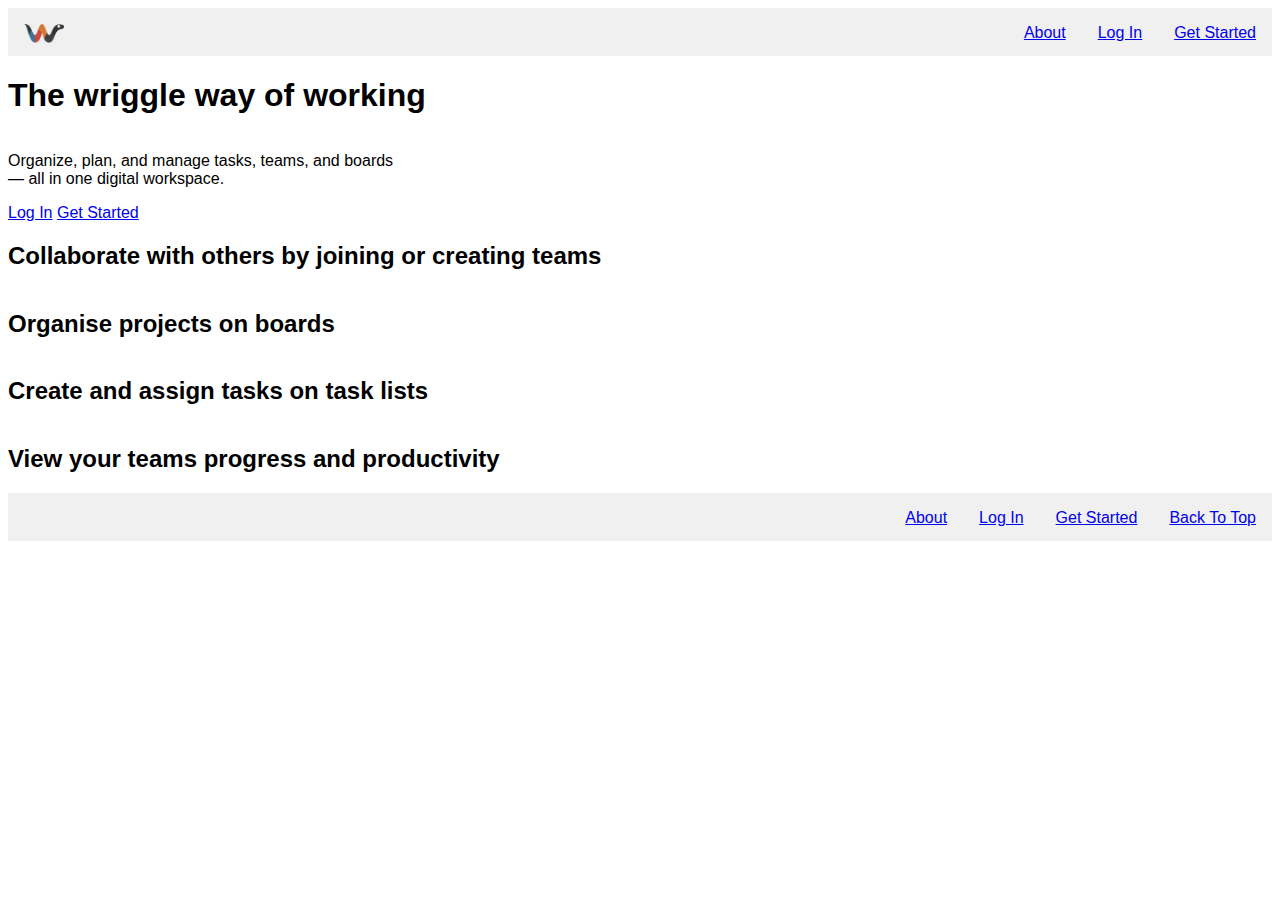
==== index.html @ b43bd8d7 "Added hmtl and css to site" ====
<!DOCTYPE html>
<html lang="en">
<head>
    <meta charset="UTF-8">
    <meta name="viewport" content="width=device-width, initial-scale=1.0">
    <meta name="description" content="Wriggle Productivity Tool">
    <title>Wriggle</title>
    <link rel="stylesheet" href="css/styles.css">
</head>
<body>
    <header>
        <nav>
            <img class="nav" width="40rem" src="images/wriggle-logo.png" alt="The Wriggle app logo">
            <a class="nav header anchor" href="#sign-up">Get Started</a>
            <a class="nav header anchor" href="#log-in">Log In</a>
            <a class="nav header anchor" href="about.html">About</a>
        </nav>
    </header>

    <main>
        <h1 id="top">The <strong>wriggle</strong> way of working</h1>
        
        <section class="opening">
            <p>Organize, plan, and manage tasks, teams, and boards <br>
                — all in one digital workspace.</p>
            <a href="#log-in">Log In</a>
            <a href="#sign-up">Get Started</a>
        </section>
    
        <section class="teams">
            <h2 class="left">Collaborate with others  by joining or creating teams</h2>
        </section>
    
        <section class="boards">
            <h2 class="right">Organise projects on boards</h2>
        </section>
    
        <section class="tasks">
            <h2 class="left">Create and assign tasks on task lists</h2>
        </section>
    
        <section class="dashboard">
            <h2 class="right">View your teams progress and productivity</h2>
        </section>
    </main>

    <footer>
        <nav>
            <a class="nav footer anchor" href="#top">Back To Top</a>
            <a class="nav footer anchor" href="#sign-up">Get Started</a>
            <a class="nav footer anchor" href="#log-in">Log In</a>
            <a class="nav footer anchor" href="about.html">About</a>
        </nav>
    </footer>
</body>
</html>
---- css/styles.css ----
/* *{
    margin: 0%;
} */

html {
    font-family: 'canva sans', arial, monospace;
}

nav {
    background-color: #f0f0f0;
    height: 3rem;
}

.nav {
    font-size: 1em;
    margin: 1rem;
    position: relative;
}

.anchor {
    float: right;
}

main{
    display: flex;
    flex-direction: column;
    /* align-items: center; */
    /* margin: 0 auto; */
}
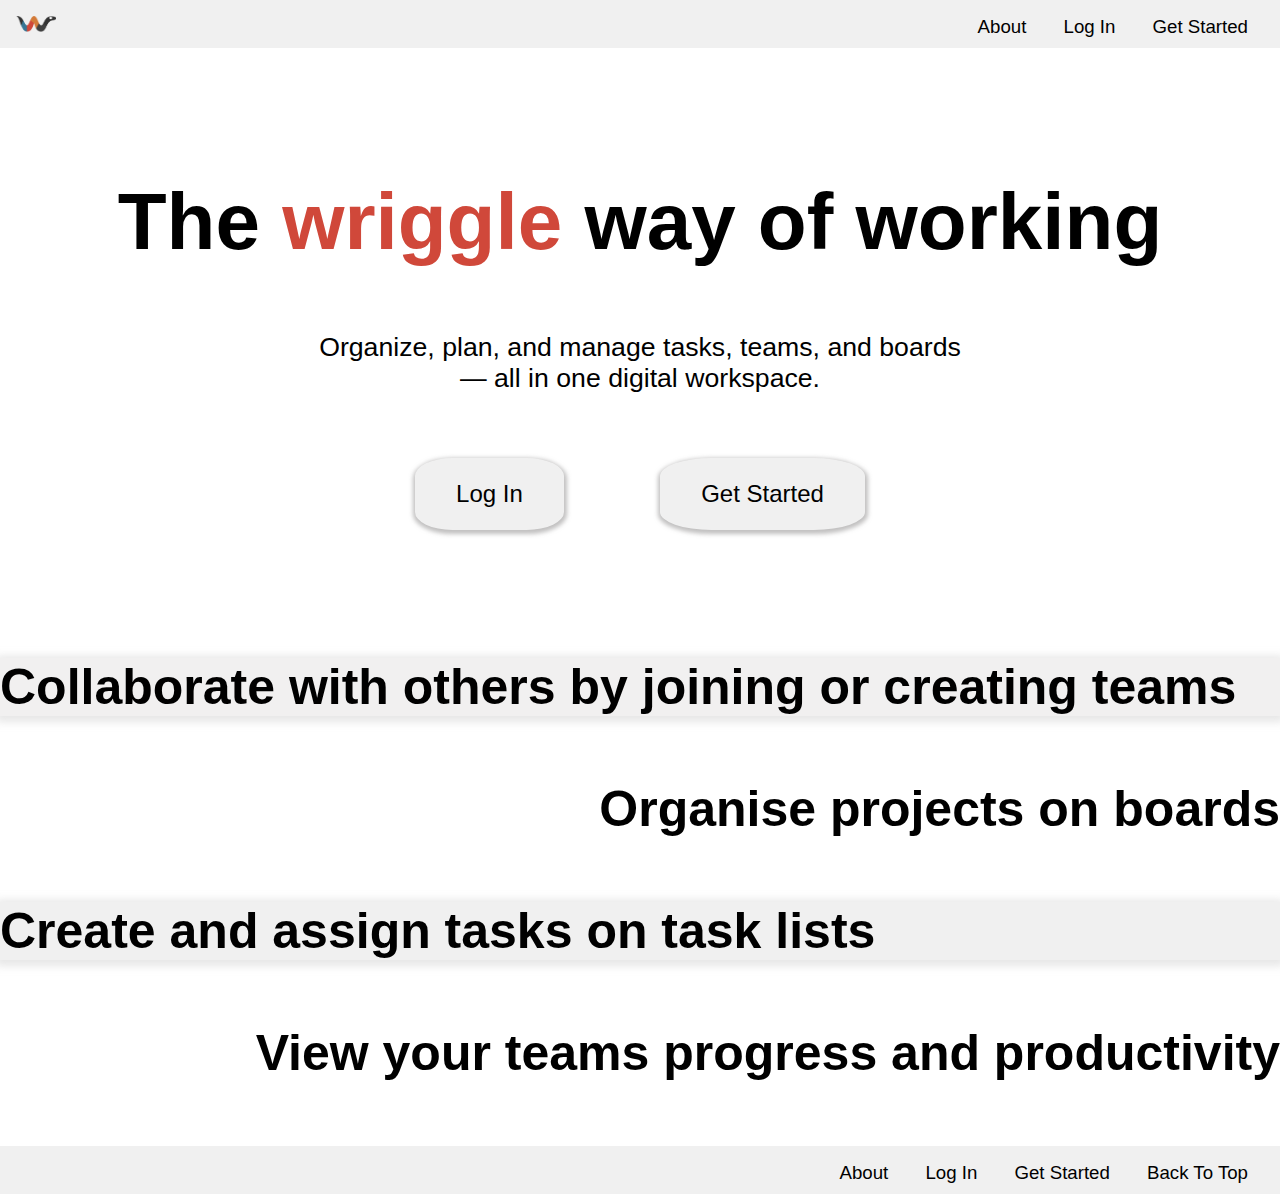
==== commit 8ec5978e: "Updated code" ====
--- a/index.html
+++ b/index.html
@@ -10,46 +10,51 @@
 <body>
     <header>
         <nav>
-            <img class="nav" width="40rem" src="images/wriggle-logo.png" alt="The Wriggle app logo">
-            <a class="nav header anchor" href="#sign-up">Get Started</a>
-            <a class="nav header anchor" href="#log-in">Log In</a>
-            <a class="nav header anchor" href="about.html">About</a>
-        </nav>
+            <img class="nav image" width="40rem" src="images/wriggle-logo.png" alt="The Wriggle app logo">
+            <section class="nav anchors">
+                <a class="nav header anchor" href="about.html">About</a>
+                <a class="nav header anchor" href="#log-in">Log In</a>
+                <a class="nav header anchor" href="#sign-up">Get Started</a>
+            </section>
+        </nav>  
     </header>
-
     <main>
         <h1 id="top">The <strong>wriggle</strong> way of working</h1>
         
         <section class="opening">
-            <p>Organize, plan, and manage tasks, teams, and boards <br>
-                — all in one digital workspace.</p>
-            <a href="#log-in">Log In</a>
-            <a href="#sign-up">Get Started</a>
+            <p>Organize, plan, and manage tasks, teams, and boards</p>
+            <p>— all in one digital workspace.</p>
+            <section class="main anchors">
+                <a class="anchor-border" href="#log-in">Log In</a>
+                <a class="anchor-border" href="#sign-up">Get Started</a>
+            </section>
         </section>
     
         <section class="teams">
-            <h2 class="left">Collaborate with others  by joining or creating teams</h2>
+            <h2>Collaborate with others  by joining or creating teams</h2>
         </section>
     
         <section class="boards">
-            <h2 class="right">Organise projects on boards</h2>
+            <h2>Organise projects on boards</h2>
         </section>
     
         <section class="tasks">
-            <h2 class="left">Create and assign tasks on task lists</h2>
+            <h2>Create and assign tasks on task lists</h2>
         </section>
     
         <section class="dashboard">
-            <h2 class="right">View your teams progress and productivity</h2>
+            <h2>View your teams progress and productivity</h2>
         </section>
     </main>
 
     <footer>
         <nav>
-            <a class="nav footer anchor" href="#top">Back To Top</a>
-            <a class="nav footer anchor" href="#sign-up">Get Started</a>
-            <a class="nav footer anchor" href="#log-in">Log In</a>
-            <a class="nav footer anchor" href="about.html">About</a>
+            <section class="nav anchors">
+                <a class="nav footer anchor" href="about.html">About</a>
+                <a class="nav footer anchor" href="#log-in">Log In</a>
+                <a class="nav footer anchor" href="#sign-up">Get Started</a>
+                <a class="nav footer anchor" href="#top">Back To Top</a>
+            </section>
         </nav>
     </footer>
 </body>
--- a/css/styles.css
+++ b/css/styles.css
@@ -1,32 +1,113 @@
-/* *{
+*{
     margin: 0%;
-} */
+}
 
 html {
     font-family: 'canva sans', arial, monospace;
 }
 
-nav {
+header nav {
     background-color: #f0f0f0;
     height: 3rem;
+    display: flex;
+    justify-content: space-between;
 }
 
 .nav {
-    font-size: 1em;
+    font-size: 14pt;
     margin: 1rem;
-    position: relative;
 }
 
-.anchor {
-    float: right;
+a {
+    color: black;
+    text-decoration: none;
 }
+
+
+footer nav {
+    background-color: #f0f0f0;
+    height: 3rem;
+    display: flex;
+    justify-content: end;
+}
+
 
 main{
     display: flex;
     flex-direction: column;
-    /* align-items: center; */
-    /* margin: 0 auto; */
+}
+
+.right{
+    margin-left: 20rem;
+}
+
+h1 {
+    font-size: 60pt;
+    margin: 8rem auto 0rem;
+    font-stretch: expanded;
+}
+
+strong {
+    color: #d0483a;
+    /* background-color: -webkit-linear-gradient(left, red, blue -webkit-calc(var(--cwidth)), orange -webkit-calc(var(--cwidth) * 2), green -webkit-calc(var(--cwidth) * 3), rgb(0,255,255));  */
+}
+
+section {
+    margin: 4rem auto;
+}
+
+section.opening {
+    font-size: 20pt;
+    margin: 4rem auto;
+    text-align: center;
+}
+
+section.main.anchors {
+    display: flex;
+    margin: 4rem auto;
+    justify-content: space-evenly;
+}
+
+.anchor-border {
+    font-size: 18pt;
+    border-style: solid;
+    border-color: #f0f0f0;
+    border-radius: 25%;
+    padding: 3% 6%;
+
+    background-color: #f0f0f0;
+    box-shadow: 0.5px 2px 4px 2px #a7a6a6b4;
 }
 
 
+section.teams {
+    background-color: #f1f0f0;
+    margin: 0rem 0rem 4rem 0rem;
+    font-size: 25pt;
+    text-align: left;
 
+    box-shadow: 0px 2px 8px 4px #ddddddb4;
+}
+
+
+section.boards {
+    margin: 0rem 0rem 4rem 2rem;
+    font-size: 25pt;
+    text-align: right;
+}
+
+
+section.tasks {
+    background-color: #f0f0f0;
+    margin: 0rem 0rem 4rem 0rem;
+    font-size: 25pt;
+    text-align: left;
+    box-shadow: 0px 2px 8px 4px #ddddddb4;
+}
+
+
+section.dashboard {
+    font-size: 25pt;
+    margin: 0rem 0rem 4rem 2rem;
+    text-align: right;
+}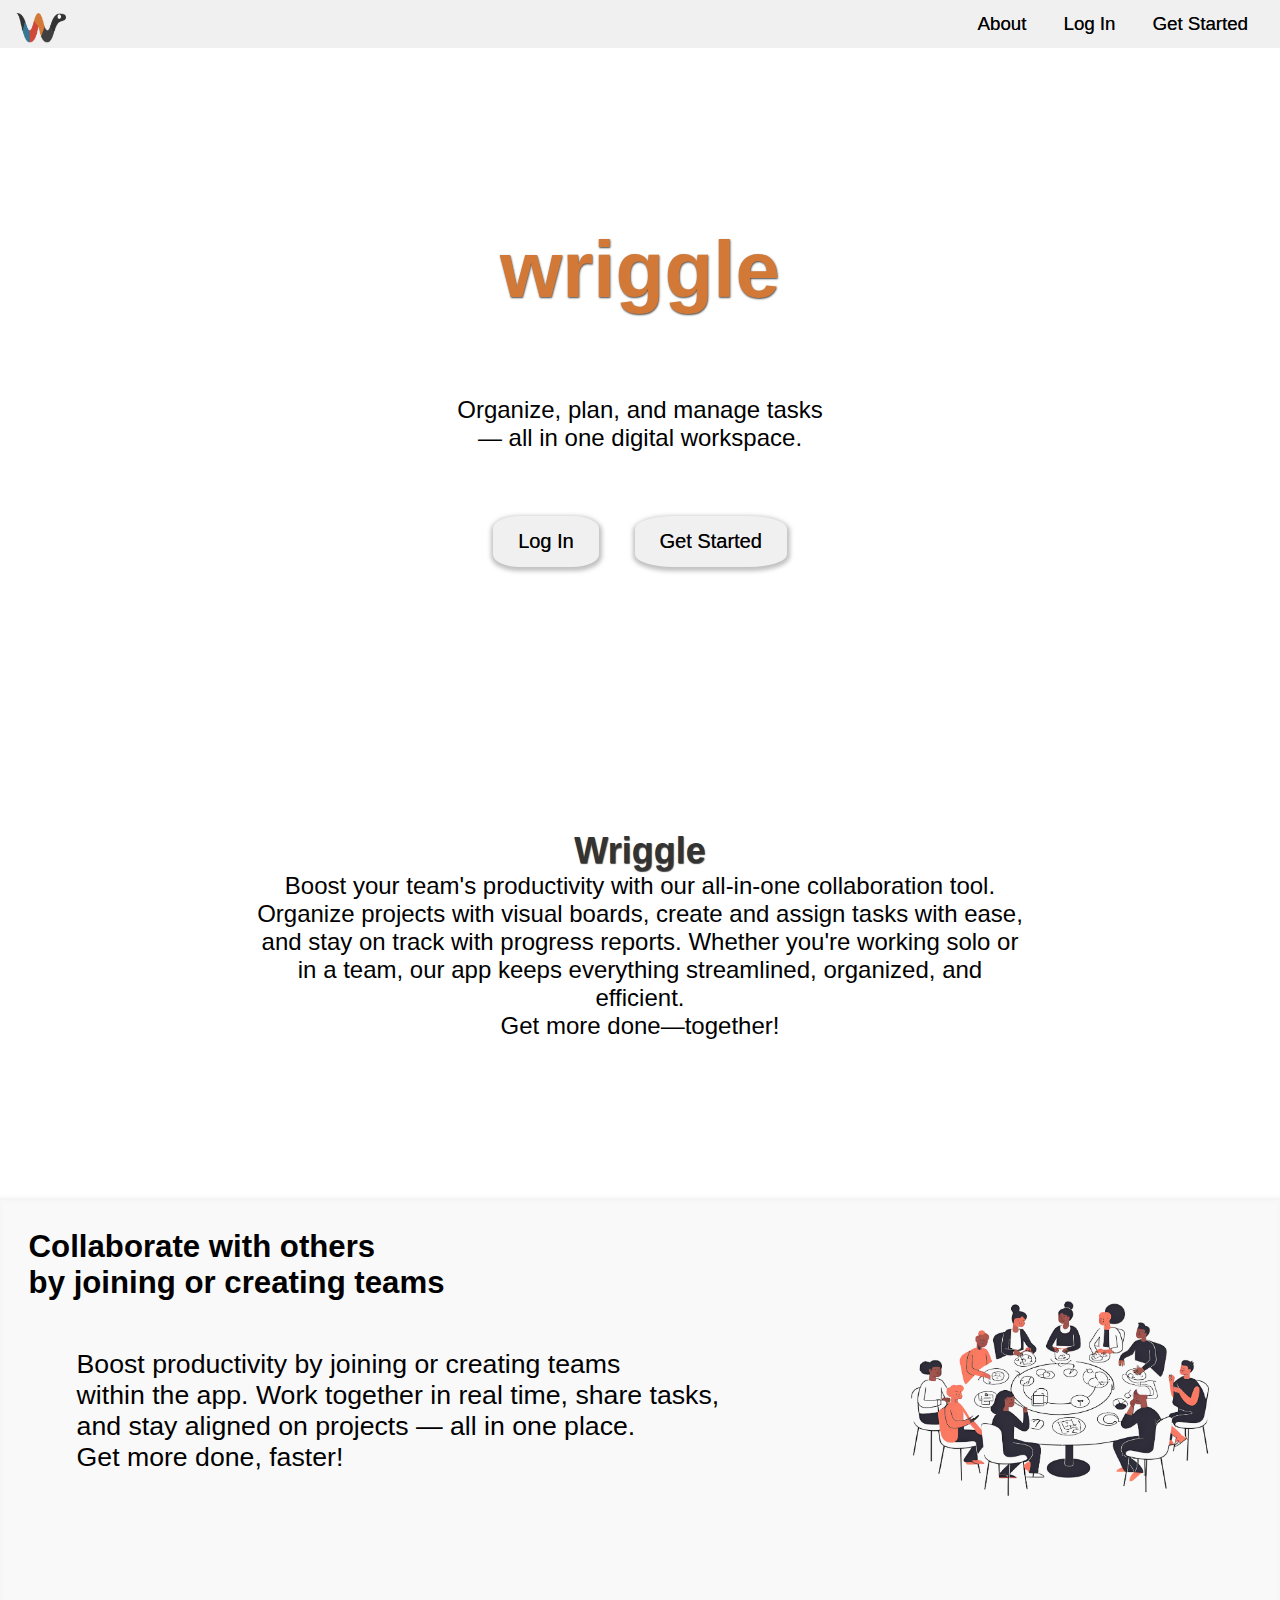
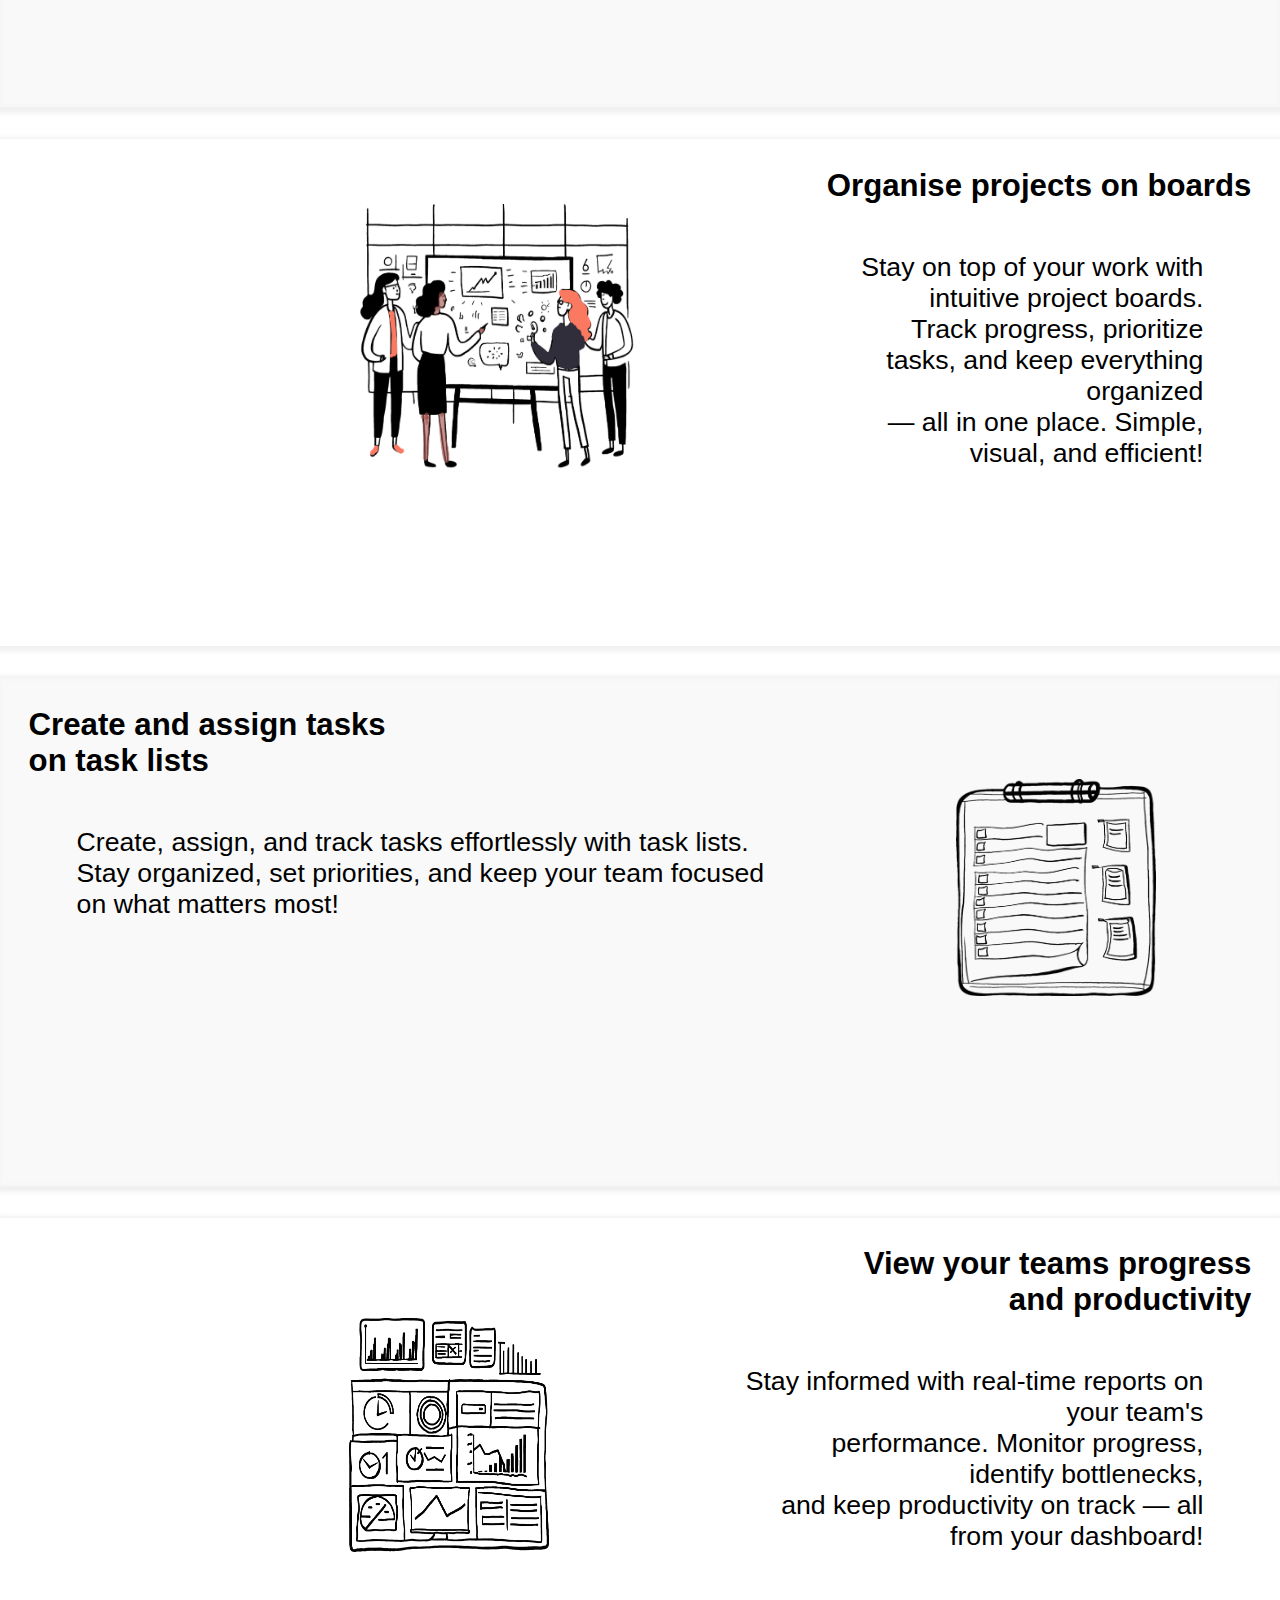
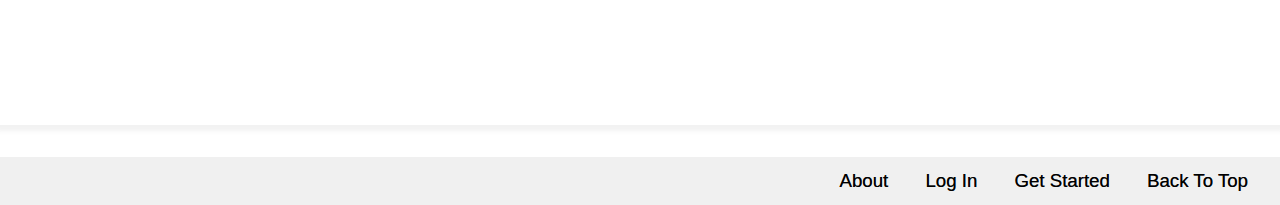
==== commit 02b5438b: "Added animations" ====
--- a/index.html
+++ b/index.html
@@ -3,26 +3,27 @@
 <head>
     <meta charset="UTF-8">
     <meta name="viewport" content="width=device-width, initial-scale=1.0">
+    <link rel="icon" type="image/x-icon" href="resources/images/wriggle-logo.png">
     <meta name="description" content="Wriggle Productivity Tool">
     <title>Wriggle</title>
     <link rel="stylesheet" href="css/styles.css">
 </head>
 <body>
     <header>
-        <nav>
-            <img class="nav image" width="40rem" src="images/wriggle-logo.png" alt="The Wriggle app logo">
+        <nav id="top">
+            <img class="nav image" width="50rem" height="30rem" src="resources/images/wriggle-logo.png" alt="The Wriggle app logo">
             <section class="nav anchors">
-                <a class="nav header anchor" href="about.html">About</a>
+                <a class="nav header anchor" href="#about">About</a>
                 <a class="nav header anchor" href="#log-in">Log In</a>
                 <a class="nav header anchor" href="#sign-up">Get Started</a>
             </section>
         </nav>  
     </header>
     <main>
-        <h1 id="top">The <strong>wriggle</strong> way of working</h1>
+        <h1><strong></strong></h1>
         
         <section class="opening">
-            <p>Organize, plan, and manage tasks, teams, and boards</p>
+            <p>Organize, plan, and manage tasks</p>
             <p>— all in one digital workspace.</p>
             <section class="main anchors">
                 <a class="anchor-border" href="#log-in">Log In</a>
@@ -30,27 +31,58 @@
             </section>
         </section>
     
+
+        <section class="about" id="about">
+            <h2>Wriggle</h2>
+            <p>Boost your team's productivity with our all-in-one collaboration tool. Organize projects with visual boards, create and assign tasks with ease, and stay on track with progress reports. Whether you're working solo or in a team, our app keeps everything streamlined, organized, and efficient. <br>
+                Get more done—together!</p>
+        </section>
+
+
         <section class="teams">
-            <h2>Collaborate with others  by joining or creating teams</h2>
+            <h3>Collaborate with others <br>by joining or creating teams</h3>
+            <section class="main features">
+                <p class="description left">Boost productivity by joining or creating teams <br>within the app. 
+                    Work together in real time, share tasks, <br>and stay aligned on projects 
+                    — all in one place. <br> Get more done, faster!</p>
+                <img class="features" width="300rem"  src="resources/images/team-working.jpg">
+            </section>
         </section>
     
         <section class="boards">
-            <h2>Organise projects on boards</h2>
+            <h3>Organise projects on boards</h3>
+            <section class="main features right">
+                <p class="description right">Stay on top of your work with intuitive project boards. <br>
+                    Track progress, prioritize tasks, and keep everything organized <br>
+                    — all in one place. Simple, visual, and efficient!</p>
+                <img class="features" width="300rem" src="resources/images/team-board.png">
+            </section>
         </section>
     
         <section class="tasks">
-            <h2>Create and assign tasks on task lists</h2>
+            <h3>Create and assign tasks <br>on task lists</h3>
+            <section class="main features">
+                <p class="description left">Create, assign, and track tasks effortlessly with task lists. <br> 
+                    Stay organized, set priorities, and keep your team focused <br>on what matters most!</p>
+                <img class="features" width="200rem" src="resources/images/task-list.jpg">
+            </section>
         </section>
     
         <section class="dashboard">
-            <h2>View your teams progress and productivity</h2>
+            <h3>View your teams progress <br>and productivity</h3>
+            <section class="main features right">
+                <p class="description right">Stay informed with real-time reports on your team's <br>performance.  
+                    Monitor progress, identify bottlenecks, <br>and keep productivity on track 
+                    — all from your dashboard!</p>
+                <img class="features" width="200rem" src="resources/images/team-dashboard.jpg">
+            </section>
         </section>
     </main>
 
     <footer>
         <nav>
             <section class="nav anchors">
-                <a class="nav footer anchor" href="about.html">About</a>
+                <a class="nav footer anchor" href="#about">About</a>
                 <a class="nav footer anchor" href="#log-in">Log In</a>
                 <a class="nav footer anchor" href="#sign-up">Get Started</a>
                 <a class="nav footer anchor" href="#top">Back To Top</a>
--- a/css/styles.css
+++ b/css/styles.css
@@ -4,6 +4,12 @@
 
 html {
     font-family: 'canva sans', arial, monospace;
+}
+
+body {
+    min-height: 100vh;
+    display: flex;
+    flex-direction: column;
 }
 
 header nav {
@@ -15,12 +21,17 @@
 
 .nav {
     font-size: 14pt;
-    margin: 1rem;
+    margin: 0.8rem 1rem;
 }
 
 a {
     color: black;
     text-decoration: none;
+    text-shadow: 0.1px 0.1px 0.5px #464646;
+}
+
+a:hover {
+    transform: scale(1.1, 1.1);
 }
 
 
@@ -31,6 +42,9 @@
     justify-content: end;
 }
 
+footer {
+    margin-top: auto;
+}
 
 main{
     display: flex;
@@ -42,25 +56,65 @@
 }
 
 h1 {
+    color: #333333;
     font-size: 60pt;
-    margin: 8rem auto 0rem;
-    font-stretch: expanded;
-}
-
-strong {
-    color: #d0483a;
-    /* background-color: -webkit-linear-gradient(left, red, blue -webkit-calc(var(--cwidth)), orange -webkit-calc(var(--cwidth) * 2), green -webkit-calc(var(--cwidth) * 3), rgb(0,255,255));  */
-}
-
-section {
-    margin: 4rem auto;
-}
+    margin: 11rem auto 0rem;
+    text-shadow: 0.5px 0.5px 2px #464646;
+}
+
+strong::before {
+    content: "wriggle";
+    color: #d27938;
+    animation: changeWord infinite 8s;
+    animation-delay: 2s;
+}
+
+@keyframes changeWord {
+    0% {
+        content: "The adaptable way of working";
+        color: #333333;
+    }
+    10% {
+        color: #f0f0f0;
+    }
+    20% {
+        content: "The efficient way of working";
+        color: #387595;
+    }
+    30% {
+        content: "The reactive way of working";
+        color: #6c6b6b;
+    }
+    40% {
+        content: "The effective way of working";
+        color: #d0483a;
+    }
+    60% {
+        content: "The easy way of working";
+    }
+    70% {
+        content: "The better way of working";
+        color: #387595;
+    }
+    80% {
+        content: "The wriggle way of working";
+        color: #d0483a;
+    }
+    100% {
+        color: #d27938;
+        transform: scale(2, 2);
+    }
+}
+
 
 section.opening {
-    font-size: 20pt;
-    margin: 4rem auto;
+    font-size: 18pt;
+    margin: 5rem auto -2rem;
     text-align: center;
-}
+    height: 50vh;
+    
+}
+
 
 section.main.anchors {
     display: flex;
@@ -69,7 +123,7 @@
 }
 
 .anchor-border {
-    font-size: 18pt;
+    font-size: 15pt;
     border-style: solid;
     border-color: #f0f0f0;
     border-radius: 25%;
@@ -79,35 +133,259 @@
     box-shadow: 0.5px 2px 4px 2px #a7a6a6b4;
 }
 
+.anchor-border:hover {
+    background-color: #e2e2e2;
+    border-color: #e2e2e2;
+    transform: scale(1.1, 1.1);
+}
+
+section h2 {
+    color: #333333;
+    text-shadow: 0.5px 0.5px 1px #464646;
+    min-width: 40rem;
+    overflow-wrap: break-word;
+    margin: 0 2rem;
+}
+
+section.about {
+    font-size: 18pt;
+    margin: 1rem auto -5rem;
+    text-align: center;
+    height: 50vh;
+    width: 60vw;
+}
+
+section.main.features {
+    display: flex;
+}
+
+section.main.features.right {
+    flex-direction: row-reverse;
+}
+
+p.description.right {
+    margin: 3rem 3rem 0 12rem;
+}
+
+p.description.left {
+    margin: 3rem 12rem 0 3rem;
+}
 
 section.teams {
-    background-color: #f1f0f0;
-    margin: 0rem 0rem 4rem 0rem;
-    font-size: 25pt;
+    background-color: #f6f6f6b4;
+    margin: 0rem;
+    height: 50vh;
+    font-size: 20pt;
     text-align: left;
 
-    box-shadow: 0px 2px 8px 4px #ddddddb4;
+    border-style: solid;
+    border-color: #f6f6f6b4;
+    padding: 2%;
+    box-shadow: 0px 2px 4px 4px #eaeaeab4;
 }
 
 
 section.boards {
-    margin: 0rem 0rem 4rem 2rem;
-    font-size: 25pt;
+    background-color: #ffffff;
+    margin: 2rem 0rem;
+    height: 50vh;
+    font-size: 20pt;
     text-align: right;
+
+    padding: 2%;
+    border-style: solid;
+    border-color: #ffffff;
+    box-shadow: 0px 2px 4px 4px #ecececb4;
 }
 
 
 section.tasks {
-    background-color: #f0f0f0;
-    margin: 0rem 0rem 4rem 0rem;
-    font-size: 25pt;
+    font-size: 20pt;
     text-align: left;
-    box-shadow: 0px 2px 8px 4px #ddddddb4;
+    background-color: #f6f6f6b4;
+    
+    height: 50vh;
+    margin: 0rem;
+    border-style: solid;
+    border-color: #f6f6f6b4;
+    padding: 2%;
+    box-shadow: 1px 2px 4px 4px #eaeaeab4;
 }
 
 
 section.dashboard {
-    font-size: 25pt;
-    margin: 0rem 0rem 4rem 2rem;
+    font-size: 20pt;
+    margin: 2rem 0rem;
+    height: 50vh;
+    padding: 2%;
     text-align: right;
+
+    padding: 2%;
+    border-style: solid;
+    border-color: #ffffff;
+    box-shadow: 0px 2px 4px 4px #ecececb4;
+}
+
+
+@media screen and (min-width: 22rem) and (max-width: 48rem) {
+    body {
+        width: 100%;
+    }
+    header nav {
+        height: 2.5rem;
+    }
+
+    .nav {
+        font-size: 10pt;
+        margin: 0.8rem 0.5rem;
+    }
+
+    .nav.image {
+        width: 1rem;
+        height: 1rem;
+    }
+    
+    footer nav {
+        height: 2rem;
+    }
+
+    h1 {
+        font-size: 20pt;
+        margin: 3rem auto 0rem;
+    }
+
+    strong::before {
+        content: "wriggle";
+        color: #333333;
+        animation: changeWord infinite 10s;
+    }
+    
+    @keyframes changeWord {
+        0% {
+            content: "efficient";
+            color: #333333;
+        }
+        20% {
+            content: "reactive";
+            color: #387595;
+        }
+        30% {
+            color: #6c6b6b;
+        }
+        40% {
+            content: "effective";
+            color: #d0483a;
+        }
+        60% {
+            content: "easy";
+        }
+        70% {
+            content: "better";
+            color: #387595;
+        }
+        80% {
+            content: "wriggle";
+            color: #d0483a;
+        }
+        100% {
+            color: #d27938;
+            transform: scale(2, 2);
+        }
+    }
+    
+
+    section.opening {
+        font-size: 12pt;
+        margin: 3rem auto -5rem;        
+    }
+    
+    
+    section.main.anchors {
+        display: flex;
+        flex-direction: column;
+        margin: 2rem auto 0rem;
+        justify-content: space-between;
+        height: 8vh;
+    }
+    
+    .anchor-border {
+        font-size: 9pt;
+        border-style: solid;
+        border-radius: 20%;
+        padding: 1% 1%;
+    }
+    
+    
+    section h2 {
+        min-width: 20rem;
+        font-size: 18pt;
+    }
+    
+    section.about h2 {
+        margin-left: -3rem;
+        margin-bottom: 1rem;
+    }
+
+    section.about {
+        font-size: 10pt;
+        margin: -6rem auto -5rem;
+    }
+    
+    section.main.features {
+        flex-direction: column;
+        min-width: 40rem;
+    }
+    
+    section.main.features.right {
+        flex-direction: column;
+    }
+
+    h3 {
+        color: #333333;
+        font-size: 18pt;
+        margin-bottom: 0.5rem;
+
+        text-shadow: 0.2px 0.2px 1px #464646;
+    }
+
+    
+    p.description.right {
+        margin: 1rem 0 1rem -60rem;
+        font-size: 10pt;
+    }
+    
+    p.description.left {
+        margin: 1rem 20rem 1rem 0;
+        font-size: 10pt;
+    }
+    
+    img.features {
+        width: 10rem;
+        height: 10rem;
+        margin-left: 5rem;
+    }
+
+    section.teams {
+        margin: 1rem;
+        text-align: center;
+    }
+    
+    
+    section.boards {
+        margin: 1rem;
+        text-align: center;
+        
+    }
+    
+    
+    section.tasks {
+        margin: 1rem;
+        text-align: center;
+    }
+    
+    
+    section.dashboard {
+        margin: 1rem;
+        text-align: center;
+    }
 }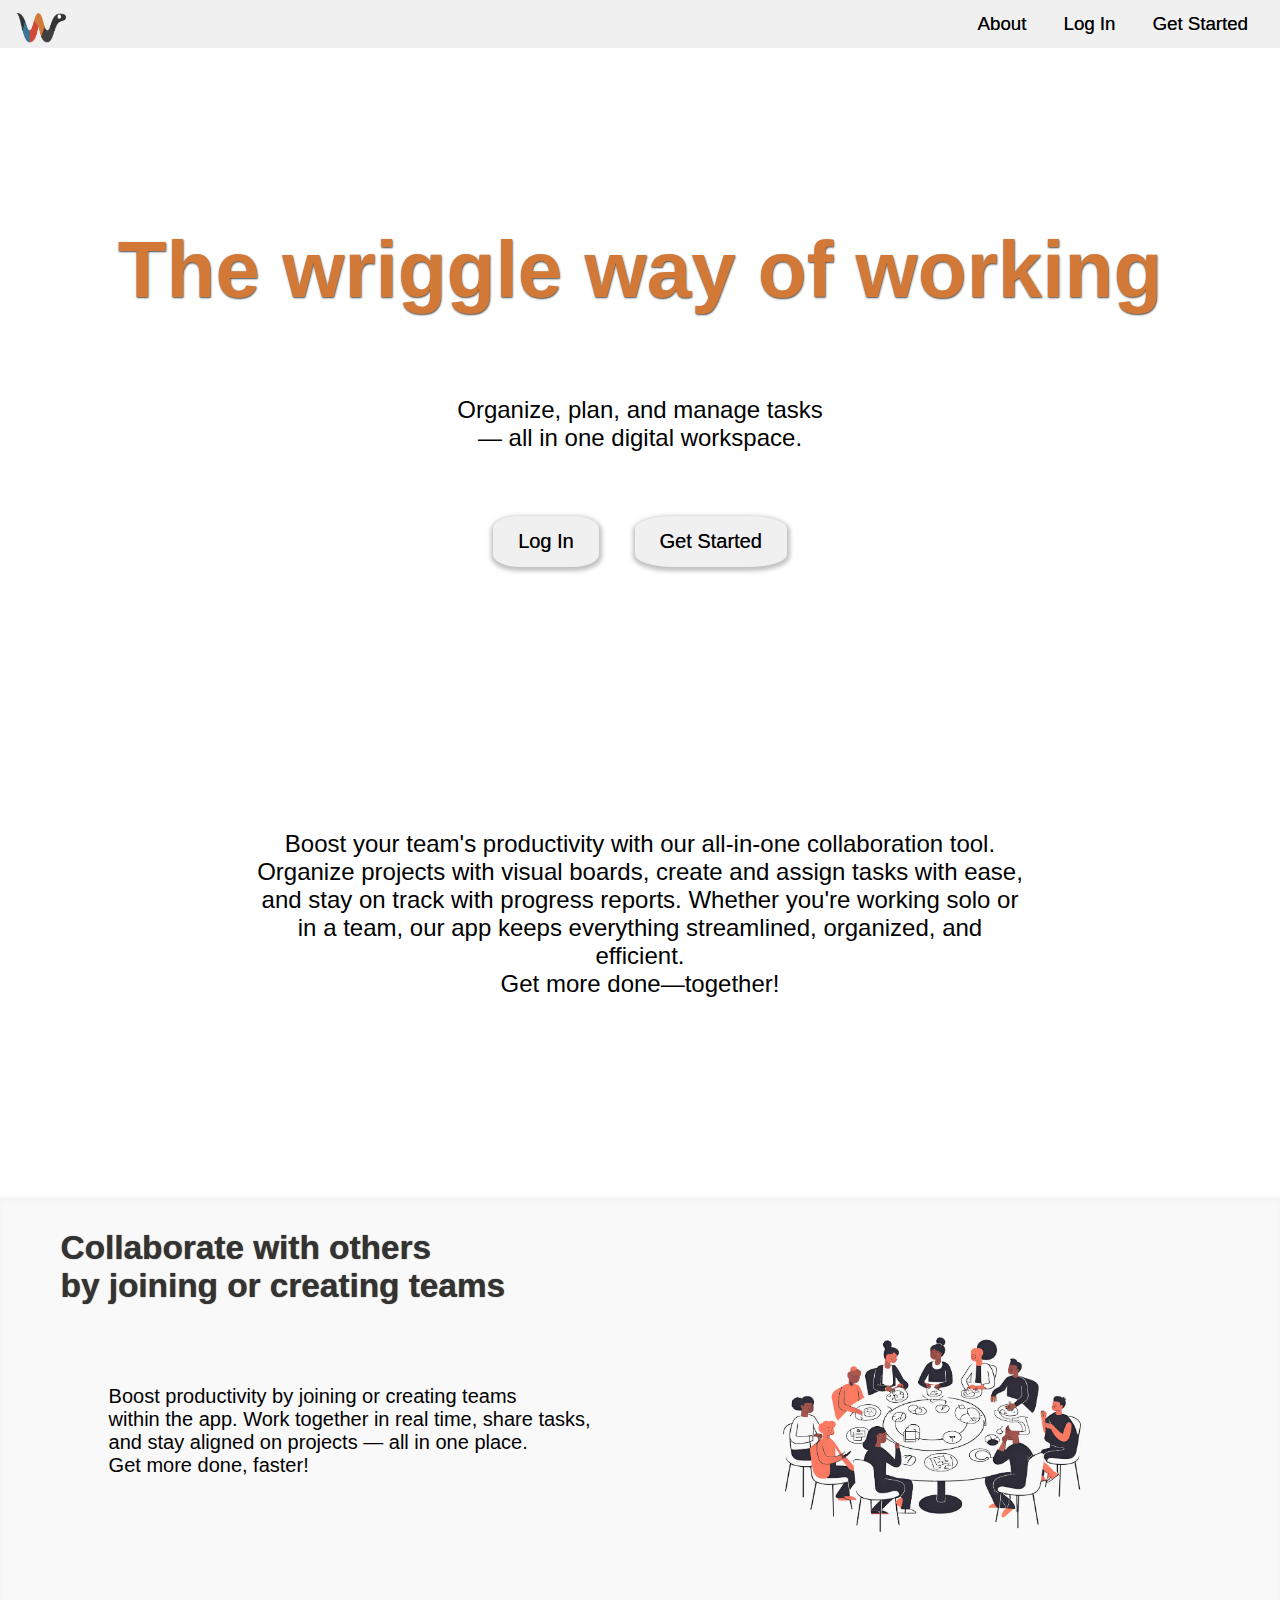
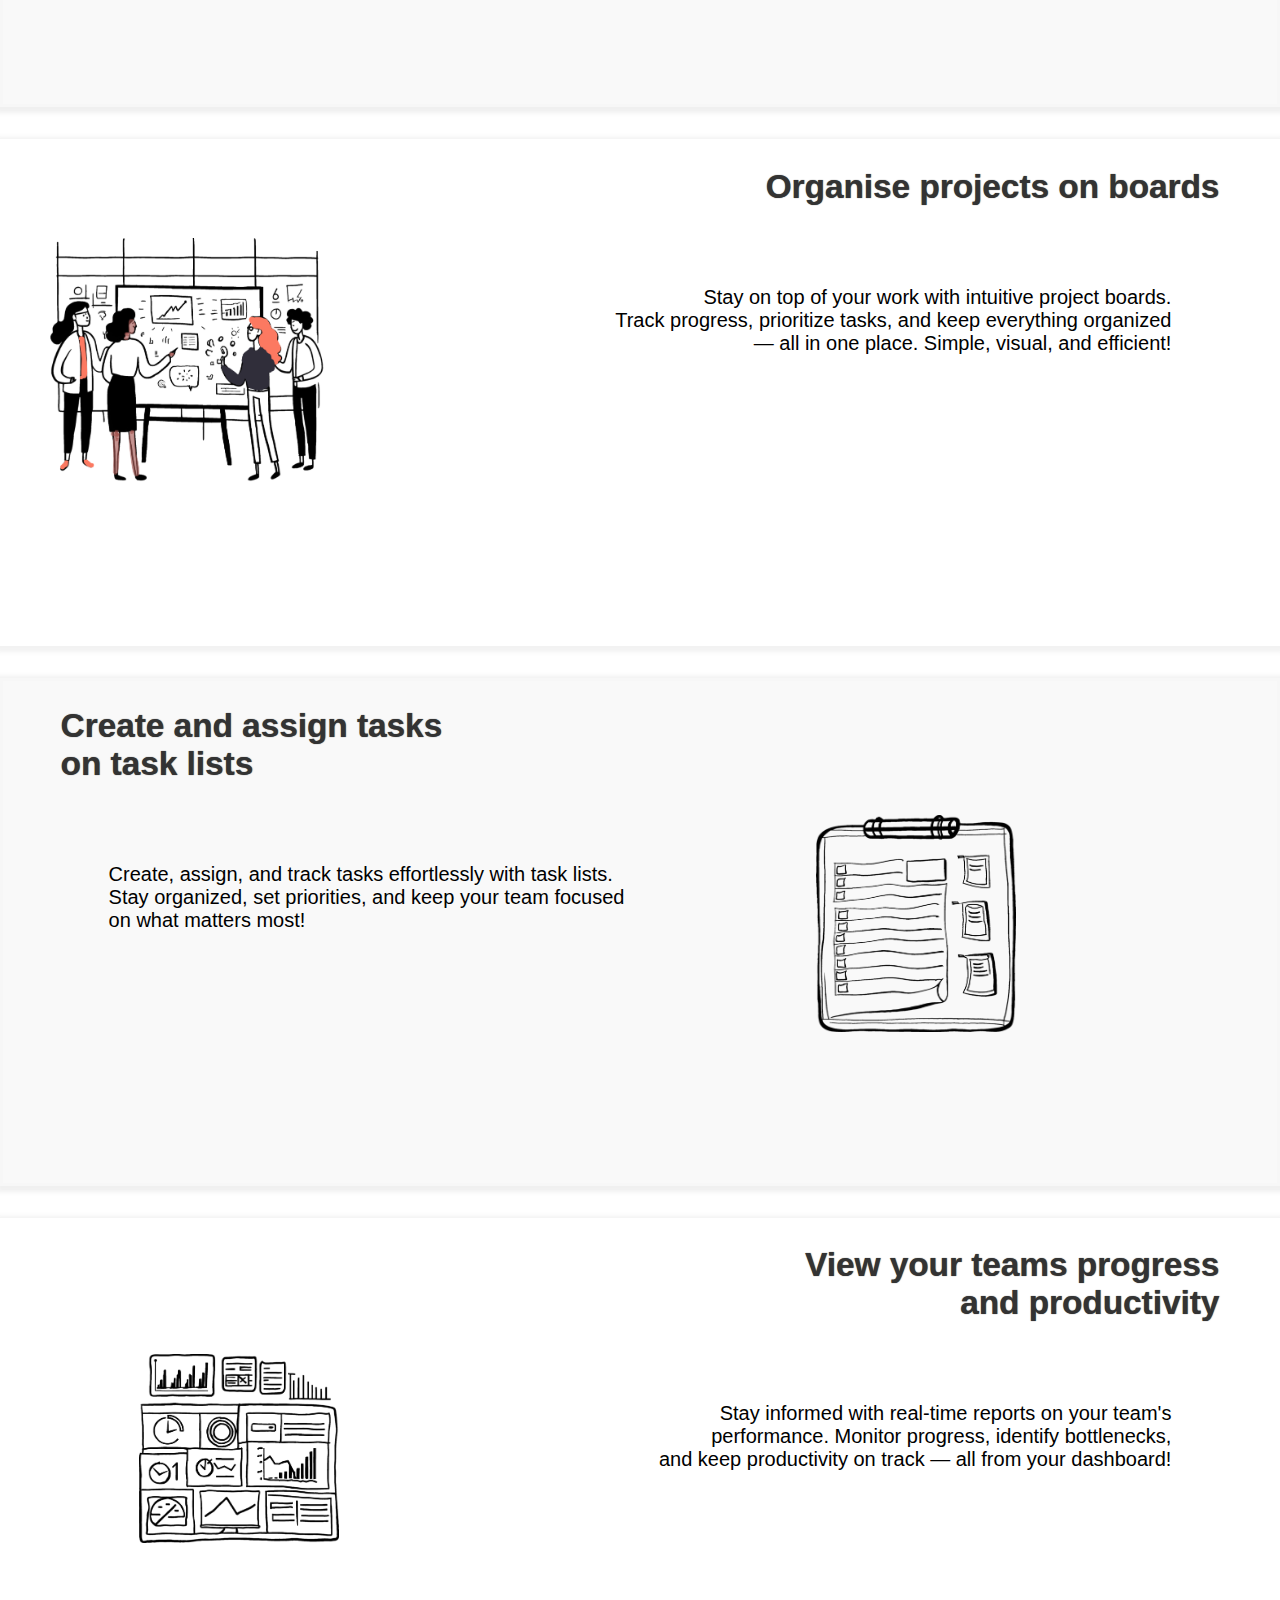
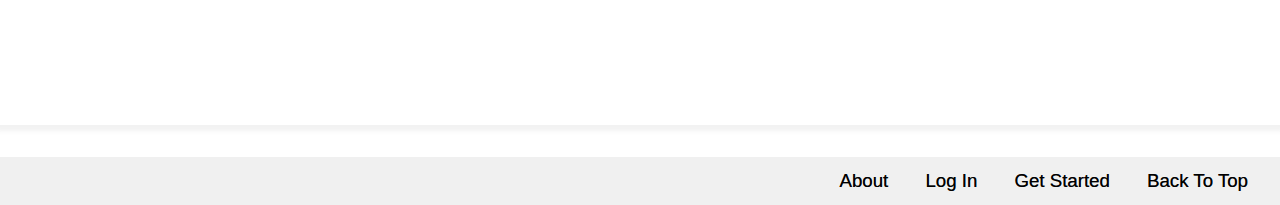
==== commit 645d8017: "Completed the responsiveness of site" ====
--- a/index.html
+++ b/index.html
@@ -33,7 +33,6 @@
     
 
         <section class="about" id="about">
-            <h2>Wriggle</h2>
             <p>Boost your team's productivity with our all-in-one collaboration tool. Organize projects with visual boards, create and assign tasks with ease, and stay on track with progress reports. Whether you're working solo or in a team, our app keeps everything streamlined, organized, and efficient. <br>
                 Get more done—together!</p>
         </section>
@@ -55,7 +54,7 @@
                 <p class="description right">Stay on top of your work with intuitive project boards. <br>
                     Track progress, prioritize tasks, and keep everything organized <br>
                     — all in one place. Simple, visual, and efficient!</p>
-                <img class="features" width="300rem" src="resources/images/team-board.png">
+                <img class="features right" width="300rem" src="resources/images/team-board.png">
             </section>
         </section>
     
@@ -74,7 +73,7 @@
                 <p class="description right">Stay informed with real-time reports on your team's <br>performance.  
                     Monitor progress, identify bottlenecks, <br>and keep productivity on track 
                     — all from your dashboard!</p>
-                <img class="features" width="200rem" src="resources/images/team-dashboard.jpg">
+                <img class="features right" width="200rem" src="resources/images/team-dashboard.jpg">
             </section>
         </section>
     </main>
--- a/css/styles.css
+++ b/css/styles.css
@@ -63,7 +63,7 @@
 }
 
 strong::before {
-    content: "wriggle";
+    content: "The wriggle way of working";
     color: #d27938;
     animation: changeWord infinite 8s;
     animation-delay: 2s;
@@ -141,10 +141,11 @@
 
 section h2 {
     color: #333333;
+    font-size: 30pt;
     text-shadow: 0.5px 0.5px 1px #464646;
     min-width: 40rem;
     overflow-wrap: break-word;
-    margin: 0 2rem;
+    margin-bottom: 1rem;
 }
 
 section.about {
@@ -155,6 +156,14 @@
     width: 60vw;
 }
 
+h3 {
+    color: #333333;
+    font-size: 25pt;
+    margin: 0 2rem 2rem 2rem;
+
+    text-shadow: 0.2px 0.2px 1px #464646;
+}
+
 section.main.features {
     display: flex;
 }
@@ -164,18 +173,19 @@
 }
 
 p.description.right {
-    margin: 3rem 3rem 0 12rem;
+    margin: 3rem 5rem 0 12rem;
+    min-width: 40rem;
 }
 
 p.description.left {
-    margin: 3rem 12rem 0 3rem;
+    margin: 3rem 12rem 0 5rem;
 }
 
 section.teams {
     background-color: #f6f6f6b4;
     margin: 0rem;
     height: 50vh;
-    font-size: 20pt;
+    font-size: 15pt;
     text-align: left;
 
     border-style: solid;
@@ -189,7 +199,7 @@
     background-color: #ffffff;
     margin: 2rem 0rem;
     height: 50vh;
-    font-size: 20pt;
+    font-size: 15pt;
     text-align: right;
 
     padding: 2%;
@@ -200,7 +210,7 @@
 
 
 section.tasks {
-    font-size: 20pt;
+    font-size: 15pt;
     text-align: left;
     background-color: #f6f6f6b4;
     
@@ -214,7 +224,7 @@
 
 
 section.dashboard {
-    font-size: 20pt;
+    font-size: 15pt;
     margin: 2rem 0rem;
     height: 50vh;
     padding: 2%;
@@ -227,7 +237,7 @@
 }
 
 
-@media screen and (min-width: 22rem) and (max-width: 48rem) {
+@media screen and (min-width: 360px) and (max-width: 600px) {
     body {
         width: 100%;
     }
@@ -250,8 +260,8 @@
     }
 
     h1 {
-        font-size: 20pt;
-        margin: 3rem auto 0rem;
+        font-size: 40pt;
+        margin: 10rem auto 6rem;
     }
 
     strong::before {
@@ -296,7 +306,7 @@
 
     section.opening {
         font-size: 12pt;
-        margin: 3rem auto -5rem;        
+        margin: 3rem auto -2rem;        
     }
     
     
@@ -305,14 +315,14 @@
         flex-direction: column;
         margin: 2rem auto 0rem;
         justify-content: space-between;
-        height: 8vh;
+        height: 10vh;
     }
     
     .anchor-border {
-        font-size: 9pt;
+        font-size: 10pt;
         border-style: solid;
         border-radius: 20%;
-        padding: 1% 1%;
+        padding: 0.6% 0.6%;
     }
     
     
@@ -328,7 +338,7 @@
 
     section.about {
         font-size: 10pt;
-        margin: -6rem auto -5rem;
+        margin: -6rem auto -7rem;
     }
     
     section.main.features {
@@ -342,15 +352,16 @@
 
     h3 {
         color: #333333;
-        font-size: 18pt;
-        margin-bottom: 0.5rem;
+        font-size: 16pt;
+        margin-bottom: 0.2rem;
 
         text-shadow: 0.2px 0.2px 1px #464646;
     }
 
-    
     p.description.right {
-        margin: 1rem 0 1rem -60rem;
+        margin: 1rem 0 1rem -27rem;
+        inline-size: 19rem;
+        text-align: center;
         font-size: 10pt;
     }
     
@@ -365,6 +376,10 @@
         margin-left: 5rem;
     }
 
+    img.features.right {
+        margin-left: -15rem;
+    }
+
     section.teams {
         margin: 1rem;
         text-align: center;
@@ -388,4 +403,120 @@
         margin: 1rem;
         text-align: center;
     }
+}
+
+@media screen and (min-width: 601px) and (max-width: 1020px) {
+    body {
+        width: 100%;
+    }
+    header nav {
+        height: 3rem;
+    }
+
+    .nav {
+        font-size: 12pt;
+        margin: 0.8rem 0.5rem;
+    }
+
+    .nav.image {
+        width: 2rem;
+        height: 1.5rem;
+    }
+    
+    footer nav {
+        height: 3rem;
+    }
+
+    h1 {
+        font-size: 35pt;
+        margin: 10rem auto 6rem;
+    }
+
+    section.opening {
+        font-size: 14pt;
+        margin: 3rem auto 0rem;        
+    }
+    
+    
+    section.main.anchors {
+        margin: 3rem auto 0rem;
+        justify-content: space-between;
+    }
+    
+    .anchor-border {
+        font-size: 12pt;
+        border-style: solid;
+        border-radius: 20%;
+        padding: 5% 5%;
+    }
+    
+    
+    section h2 {
+        min-width: 20rem;
+        font-size: 30pt;
+    }
+    
+    section.about h2 {
+        margin-bottom: 1rem;
+    }
+
+    section.about {
+        font-size: 12pt;
+        min-width: 40rem;
+        margin: -6rem auto -10rem;
+    }
+
+    h3 {
+        color: #333333;
+        font-size: 20pt;
+        margin-bottom: 2rem;
+
+        text-shadow: 0.2px 0.2px 1px #464646;
+    }
+
+    p.description.right {
+        margin: 1rem 2rem 1rem -10rem;
+        text-align: right;
+        font-size: 12pt;
+    }
+    
+    p.description.left {
+        margin: 1rem 1rem 1rem 2rem;
+        text-align: left;
+        font-size: 12pt;
+    }
+    
+    img.features {
+        width: 8rem;
+        height: 8rem;
+        margin-left: 5rem;
+    }
+
+    img.features.right {
+        margin-left: -15rem;
+    }
+
+    section.teams {
+        height: auto;
+        text-align: center;
+    }
+    
+    
+    section.boards {
+        height: auto;
+        text-align: center;
+        
+    }
+    
+    
+    section.tasks {
+        height: auto;
+        text-align: center;
+    }
+    
+    
+    section.dashboard {
+        height: auto;
+        text-align: center;
+    }
 }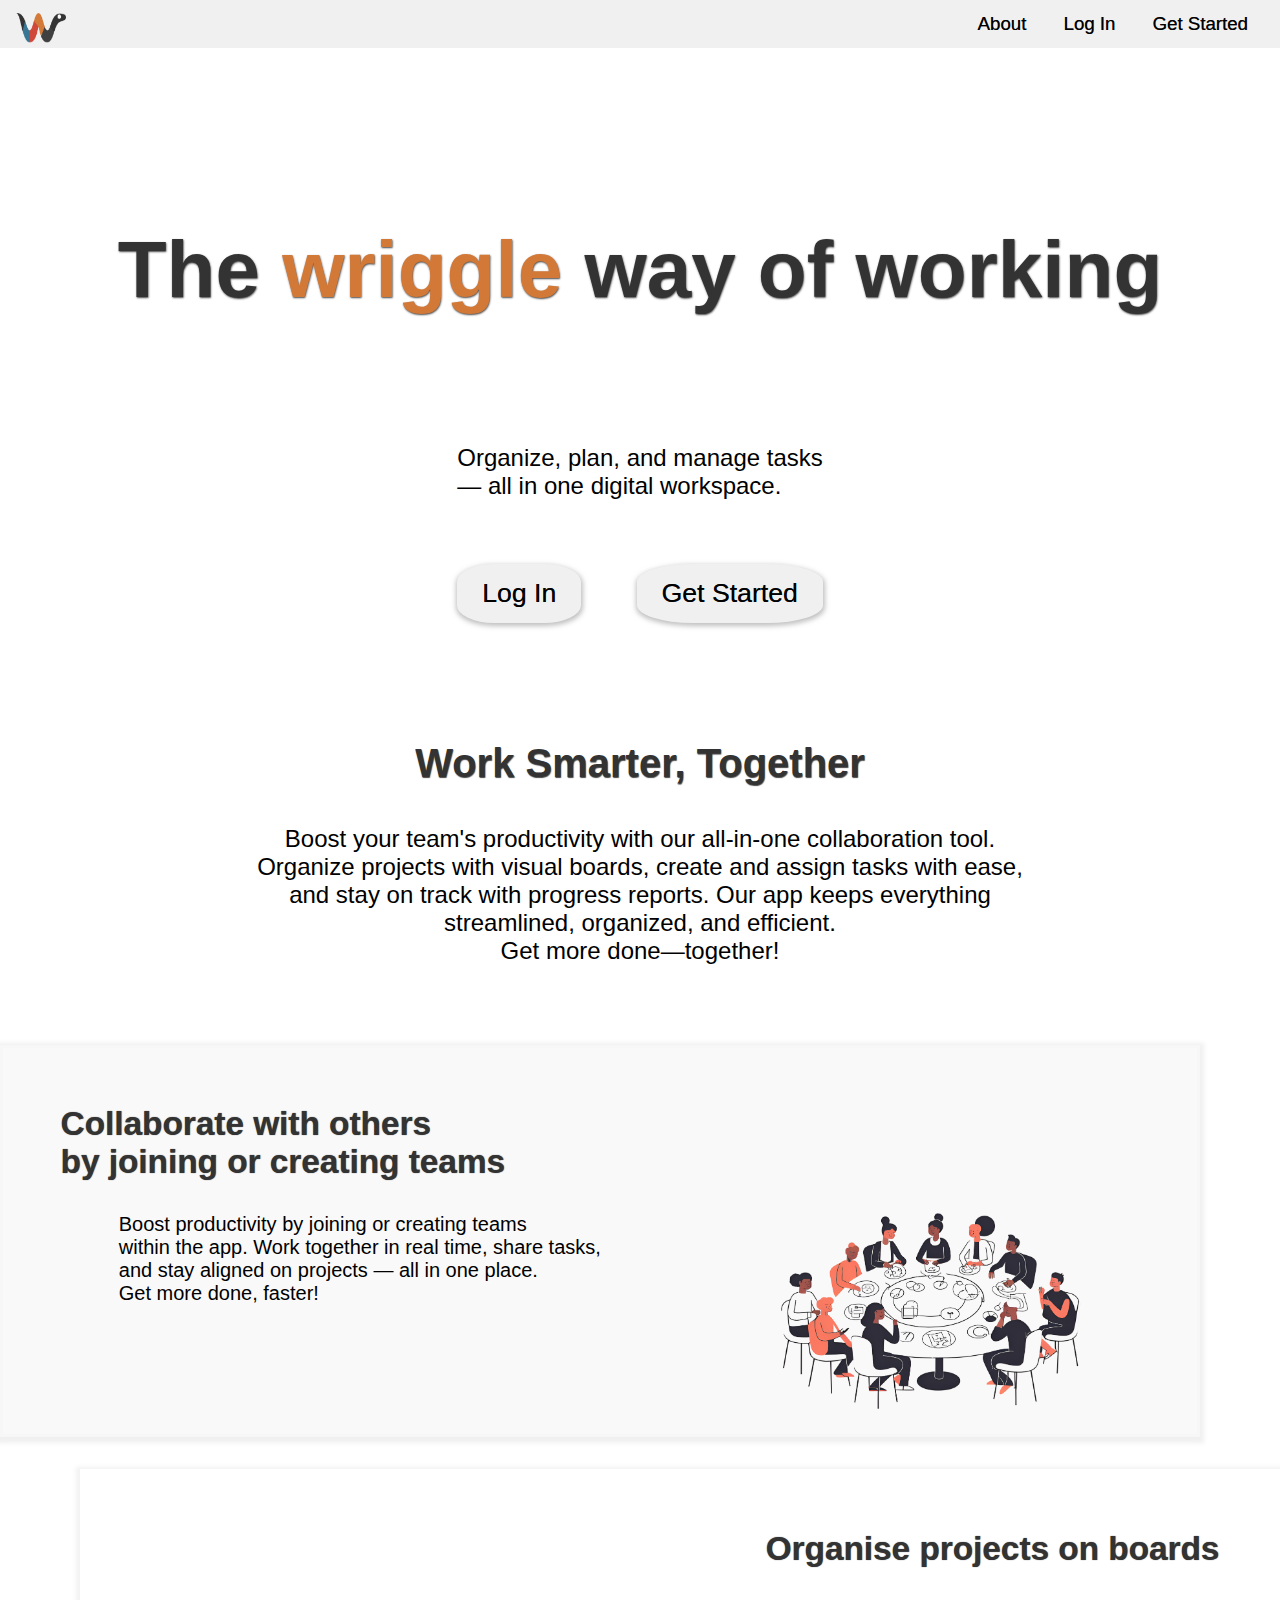
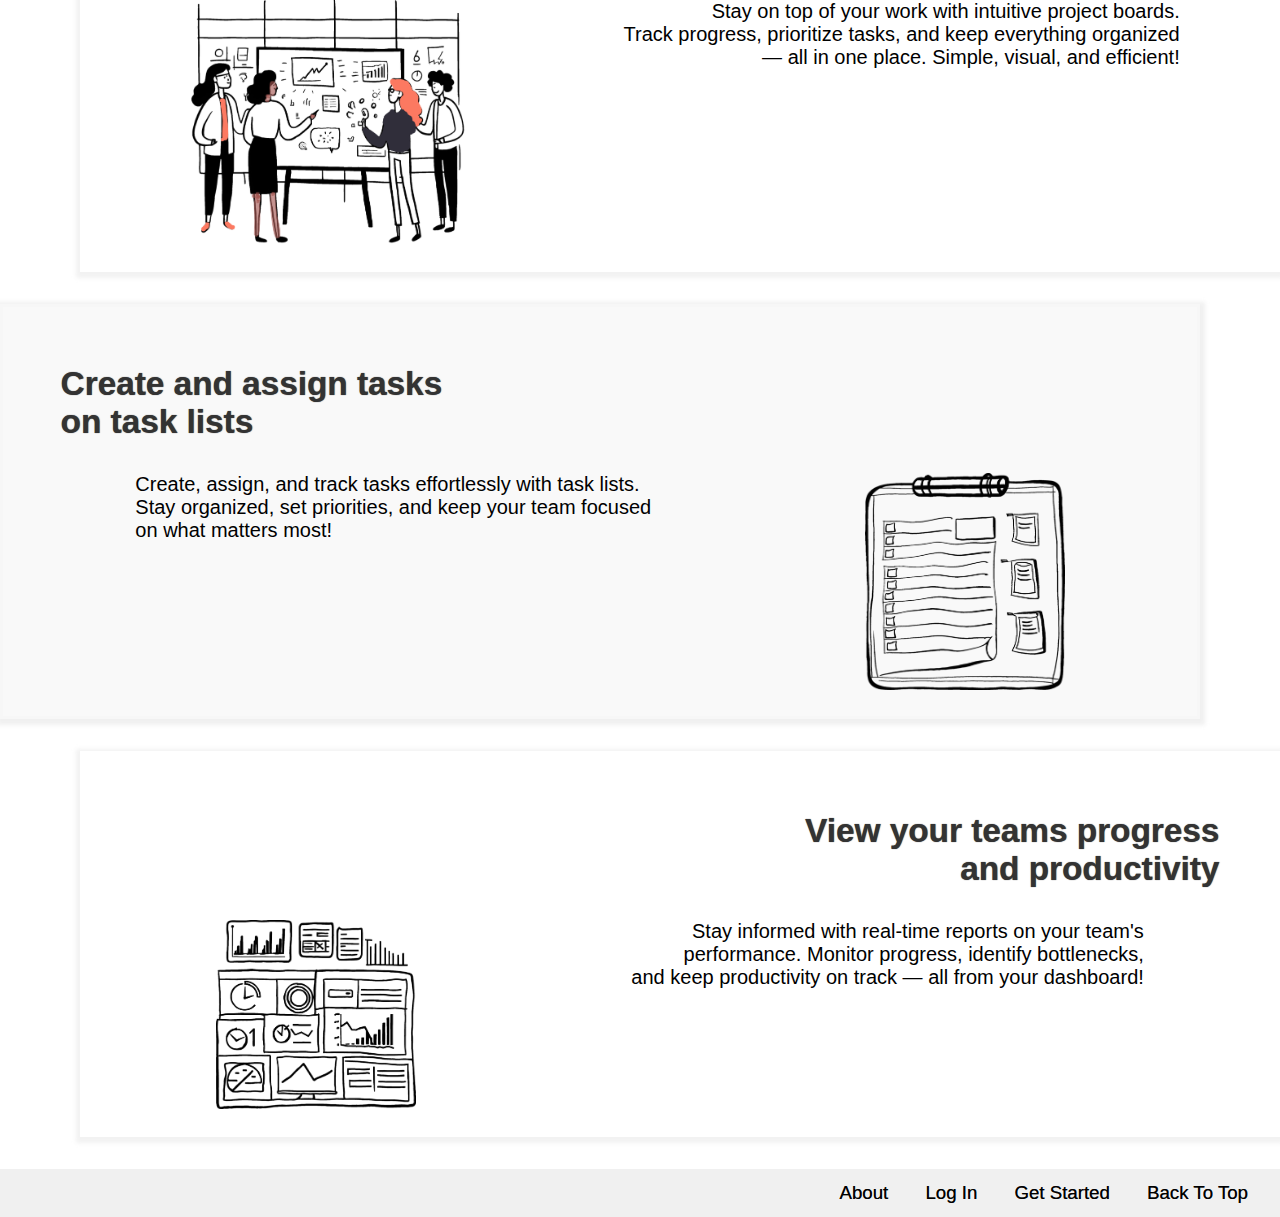
==== commit 952c42f9: "Cleaned up code a little" ====
--- a/index.html
+++ b/index.html
@@ -20,7 +20,7 @@
         </nav>  
     </header>
     <main>
-        <h1><strong></strong></h1>
+        <h1>The <strong></strong> way of working</h1>
         
         <section class="opening">
             <p>Organize, plan, and manage tasks</p>
@@ -33,7 +33,8 @@
     
 
         <section class="about" id="about">
-            <p>Boost your team's productivity with our all-in-one collaboration tool. Organize projects with visual boards, create and assign tasks with ease, and stay on track with progress reports. Whether you're working solo or in a team, our app keeps everything streamlined, organized, and efficient. <br>
+            <h2>Work Smarter, Together</h2>
+            <p>Boost your team's productivity with our all-in-one collaboration tool. Organize projects with visual boards, create and assign tasks with ease, and stay on track with progress reports. Our app keeps everything streamlined, organized, and efficient. <br>
                 Get more done—together!</p>
         </section>
 
--- a/css/styles.css
+++ b/css/styles.css
@@ -7,7 +7,6 @@
 }
 
 body {
-    min-height: 100vh;
     display: flex;
     flex-direction: column;
 }
@@ -42,28 +41,21 @@
     justify-content: end;
 }
 
-footer {
-    margin-top: auto;
-}
-
 main{
     display: flex;
     flex-direction: column;
-}
-
-.right{
-    margin-left: 20rem;
 }
 
 h1 {
     color: #333333;
     font-size: 60pt;
-    margin: 11rem auto 0rem;
+    margin: 11rem auto 8rem;
+    text-align: center;
     text-shadow: 0.5px 0.5px 2px #464646;
 }
 
 strong::before {
-    content: "The wriggle way of working";
+    content: "wriggle";
     color: #d27938;
     animation: changeWord infinite 8s;
     animation-delay: 2s;
@@ -71,33 +63,33 @@
 
 @keyframes changeWord {
     0% {
-        content: "The adaptable way of working";
+        content: "adaptable";
         color: #333333;
     }
     10% {
         color: #f0f0f0;
     }
     20% {
-        content: "The efficient way of working";
+        content: "efficient";
         color: #387595;
     }
     30% {
-        content: "The reactive way of working";
+        content: "reactive";
         color: #6c6b6b;
     }
     40% {
-        content: "The effective way of working";
+        content: "effective";
         color: #d0483a;
     }
     60% {
-        content: "The easy way of working";
+        content: "easy";
     }
     70% {
-        content: "The better way of working";
+        content: "better";
         color: #387595;
     }
     80% {
-        content: "The wriggle way of working";
+        content: "wriggle";
         color: #d0483a;
     }
     100% {
@@ -109,28 +101,25 @@
 
 section.opening {
     font-size: 18pt;
-    margin: 5rem auto -2rem;
-    text-align: center;
-    height: 50vh;
-    
+    margin: 0 auto;
 }
 
 
 section.main.anchors {
     display: flex;
-    margin: 4rem auto;
-    justify-content: space-evenly;
+    margin: 4rem auto 0rem;
+    justify-content: space-between;
 }
 
 .anchor-border {
-    font-size: 15pt;
+    font-size: 20pt;
     border-style: solid;
     border-color: #f0f0f0;
-    border-radius: 25%;
+    border-radius: 30%;
     padding: 3% 6%;
 
     background-color: #f0f0f0;
-    box-shadow: 0.5px 2px 4px 2px #a7a6a6b4;
+    box-shadow: 0.5px 2px 5px 1px #a7a6a6b4;
 }
 
 .anchor-border:hover {
@@ -143,104 +132,86 @@
     color: #333333;
     font-size: 30pt;
     text-shadow: 0.5px 0.5px 1px #464646;
-    min-width: 40rem;
-    overflow-wrap: break-word;
-    margin-bottom: 1rem;
+    padding: 5%;
 }
 
 section.about {
     font-size: 18pt;
-    margin: 1rem auto -5rem;
+    margin: 5rem auto;
     text-align: center;
-    height: 50vh;
     width: 60vw;
 }
 
 h3 {
     color: #333333;
     font-size: 25pt;
-    margin: 0 2rem 2rem 2rem;
+    margin: 2rem;
 
     text-shadow: 0.2px 0.2px 1px #464646;
 }
 
 section.main.features {
     display: flex;
+    justify-content: space-around;
 }
 
 section.main.features.right {
     flex-direction: row-reverse;
 }
 
-p.description.right {
-    margin: 3rem 5rem 0 12rem;
-    min-width: 40rem;
-}
-
-p.description.left {
-    margin: 3rem 12rem 0 5rem;
-}
 
 section.teams {
-    background-color: #f6f6f6b4;
-    margin: 0rem;
-    height: 50vh;
+    padding: 2%;
     font-size: 15pt;
     text-align: left;
-
+    margin-right: 5rem;
+    
     border-style: solid;
     border-color: #f6f6f6b4;
+    background-color: #f6f6f6b4;
+    box-shadow: 0px 2px 4px 4px #eaeaeab4;
+}
+
+
+section.boards {
     padding: 2%;
-    box-shadow: 0px 2px 4px 4px #eaeaeab4;
-}
-
-
-section.boards {
-    background-color: #ffffff;
-    margin: 2rem 0rem;
-    height: 50vh;
     font-size: 15pt;
     text-align: right;
-
+    margin: 2rem 0 2rem 5rem;
+    
+    border-style: solid;
+    border-color: #ffffff;
+    background-color: #ffffff;
+    box-shadow: 0px 2px 4px 4px #ecececb4;
+}
+
+
+section.tasks {
     padding: 2%;
+    font-size: 15pt;
+    text-align: left;
+    margin-right: 5rem;
+    
+    border-style: solid;
+    border-color: #f6f6f6b4;
+    background-color: #f6f6f6b4;
+    box-shadow: 1px 2px 4px 4px #eaeaeab4;
+}
+
+
+section.dashboard {
+    padding: 2%;
+    font-size: 15pt;
+    text-align: right;
+    margin: 2rem 0 2rem 5rem;
+
     border-style: solid;
     border-color: #ffffff;
     box-shadow: 0px 2px 4px 4px #ecececb4;
 }
 
 
-section.tasks {
-    font-size: 15pt;
-    text-align: left;
-    background-color: #f6f6f6b4;
-    
-    height: 50vh;
-    margin: 0rem;
-    border-style: solid;
-    border-color: #f6f6f6b4;
-    padding: 2%;
-    box-shadow: 1px 2px 4px 4px #eaeaeab4;
-}
-
-
-section.dashboard {
-    font-size: 15pt;
-    margin: 2rem 0rem;
-    height: 50vh;
-    padding: 2%;
-    text-align: right;
-
-    padding: 2%;
-    border-style: solid;
-    border-color: #ffffff;
-    box-shadow: 0px 2px 4px 4px #ecececb4;
-}
-
-
 @media screen and (min-width: 360px) and (max-width: 600px) {
-    body {
-        width: 100%;
-    }
     header nav {
         height: 2.5rem;
     }
@@ -251,8 +222,8 @@
     }
 
     .nav.image {
-        width: 1rem;
-        height: 1rem;
+        width: 1.5rem;
+        height: 1.2rem;
     }
     
     footer nav {
@@ -260,85 +231,40 @@
     }
 
     h1 {
-        font-size: 40pt;
-        margin: 10rem auto 6rem;
-    }
-
-    strong::before {
-        content: "wriggle";
-        color: #333333;
-        animation: changeWord infinite 10s;
-    }
-    
-    @keyframes changeWord {
-        0% {
-            content: "efficient";
-            color: #333333;
-        }
-        20% {
-            content: "reactive";
-            color: #387595;
-        }
-        30% {
-            color: #6c6b6b;
-        }
-        40% {
-            content: "effective";
-            color: #d0483a;
-        }
-        60% {
-            content: "easy";
-        }
-        70% {
-            content: "better";
-            color: #387595;
-        }
-        80% {
-            content: "wriggle";
-            color: #d0483a;
-        }
-        100% {
-            color: #d27938;
-            transform: scale(2, 2);
-        }
+        font-size: 30pt;
     }
     
 
     section.opening {
         font-size: 12pt;
-        margin: 3rem auto -2rem;        
+        margin: 3rem auto;      
     }
     
     
     section.main.anchors {
         display: flex;
         flex-direction: column;
-        margin: 2rem auto 0rem;
-        justify-content: space-between;
+        margin: 2rem auto;
         height: 10vh;
     }
     
     .anchor-border {
         font-size: 10pt;
+        text-align: center;
         border-style: solid;
-        border-radius: 20%;
-        padding: 0.6% 0.6%;
+        border-radius: 10%;
+        padding: 0.6%;
     }
     
     
     section h2 {
-        min-width: 20rem;
         font-size: 18pt;
     }
     
-    section.about h2 {
-        margin-left: -3rem;
-        margin-bottom: 1rem;
-    }
 
     section.about {
-        font-size: 10pt;
-        margin: -6rem auto -7rem;
+        font-size: 11pt;
+        margin: 1rem auto;
     }
     
     section.main.features {
@@ -351,33 +277,31 @@
     }
 
     h3 {
-        color: #333333;
         font-size: 16pt;
+        margin-top: 1rem;
         margin-bottom: 0.2rem;
-
-        text-shadow: 0.2px 0.2px 1px #464646;
     }
 
     p.description.right {
-        margin: 1rem 0 1rem -27rem;
+        margin: 1rem 0 1rem 3rem;
         inline-size: 19rem;
-        text-align: center;
         font-size: 10pt;
     }
     
     p.description.left {
-        margin: 1rem 20rem 1rem 0;
+        margin: 1rem 13rem 1rem 0;
         font-size: 10pt;
     }
     
     img.features {
         width: 10rem;
         height: 10rem;
-        margin-left: 5rem;
+        margin-left: 8rem;
     }
 
     img.features.right {
-        margin-left: -15rem;
+        margin-top: 1rem;
+        margin-left: 8rem;
     }
 
     section.teams {
@@ -406,9 +330,7 @@
 }
 
 @media screen and (min-width: 601px) and (max-width: 1020px) {
-    body {
-        width: 100%;
-    }
+
     header nav {
         height: 3rem;
     }
@@ -428,23 +350,24 @@
     }
 
     h1 {
-        font-size: 35pt;
-        margin: 10rem auto 6rem;
+        font-size: 50pt;
+        margin: 12rem auto 8rem;
+        
     }
 
     section.opening {
-        font-size: 14pt;
-        margin: 3rem auto 0rem;        
+        font-size: 15pt;
+        margin: 0 auto;  
     }
     
     
     section.main.anchors {
-        margin: 3rem auto 0rem;
+        margin: 3rem auto;
         justify-content: space-between;
     }
     
     .anchor-border {
-        font-size: 12pt;
+        font-size: 15pt;
         border-style: solid;
         border-radius: 20%;
         padding: 5% 5%;
@@ -452,71 +375,62 @@
     
     
     section h2 {
-        min-width: 20rem;
         font-size: 30pt;
     }
     
-    section.about h2 {
-        margin-bottom: 1rem;
-    }
 
     section.about {
-        font-size: 12pt;
-        min-width: 40rem;
-        margin: -6rem auto -10rem;
+        font-size: 13pt;
+        margin: 2rem auto;
     }
 
     h3 {
         color: #333333;
-        font-size: 20pt;
+        font-size: 22pt;
         margin-bottom: 2rem;
 
         text-shadow: 0.2px 0.2px 1px #464646;
     }
 
+    p.description.left {
+        margin: 1rem;
+        text-align: left;
+        font-size: 13pt;
+    }
+
     p.description.right {
-        margin: 1rem 2rem 1rem -10rem;
+        margin: 1rem;
         text-align: right;
-        font-size: 12pt;
-    }
-    
-    p.description.left {
-        margin: 1rem 1rem 1rem 2rem;
-        text-align: left;
-        font-size: 12pt;
+        font-size: 13pt;
     }
     
     img.features {
-        width: 8rem;
-        height: 8rem;
-        margin-left: 5rem;
-    }
-
-    img.features.right {
-        margin-left: -15rem;
-    }
+        width: 10rem;
+    }
+
 
     section.teams {
-        height: auto;
-        text-align: center;
+        text-align: center;
+        margin: 1rem ;
     }
     
     
     section.boards {
-        height: auto;
-        text-align: center;
+        text-align: center;
+        margin: 1rem;
         
     }
     
     
     section.tasks {
-        height: auto;
-        text-align: center;
+        text-align: center;
+        margin: 1rem;
     }
     
     
     section.dashboard {
-        height: auto;
-        text-align: center;
-    }
+        text-align: center;
+        margin: 1rem;
+    }
+
 }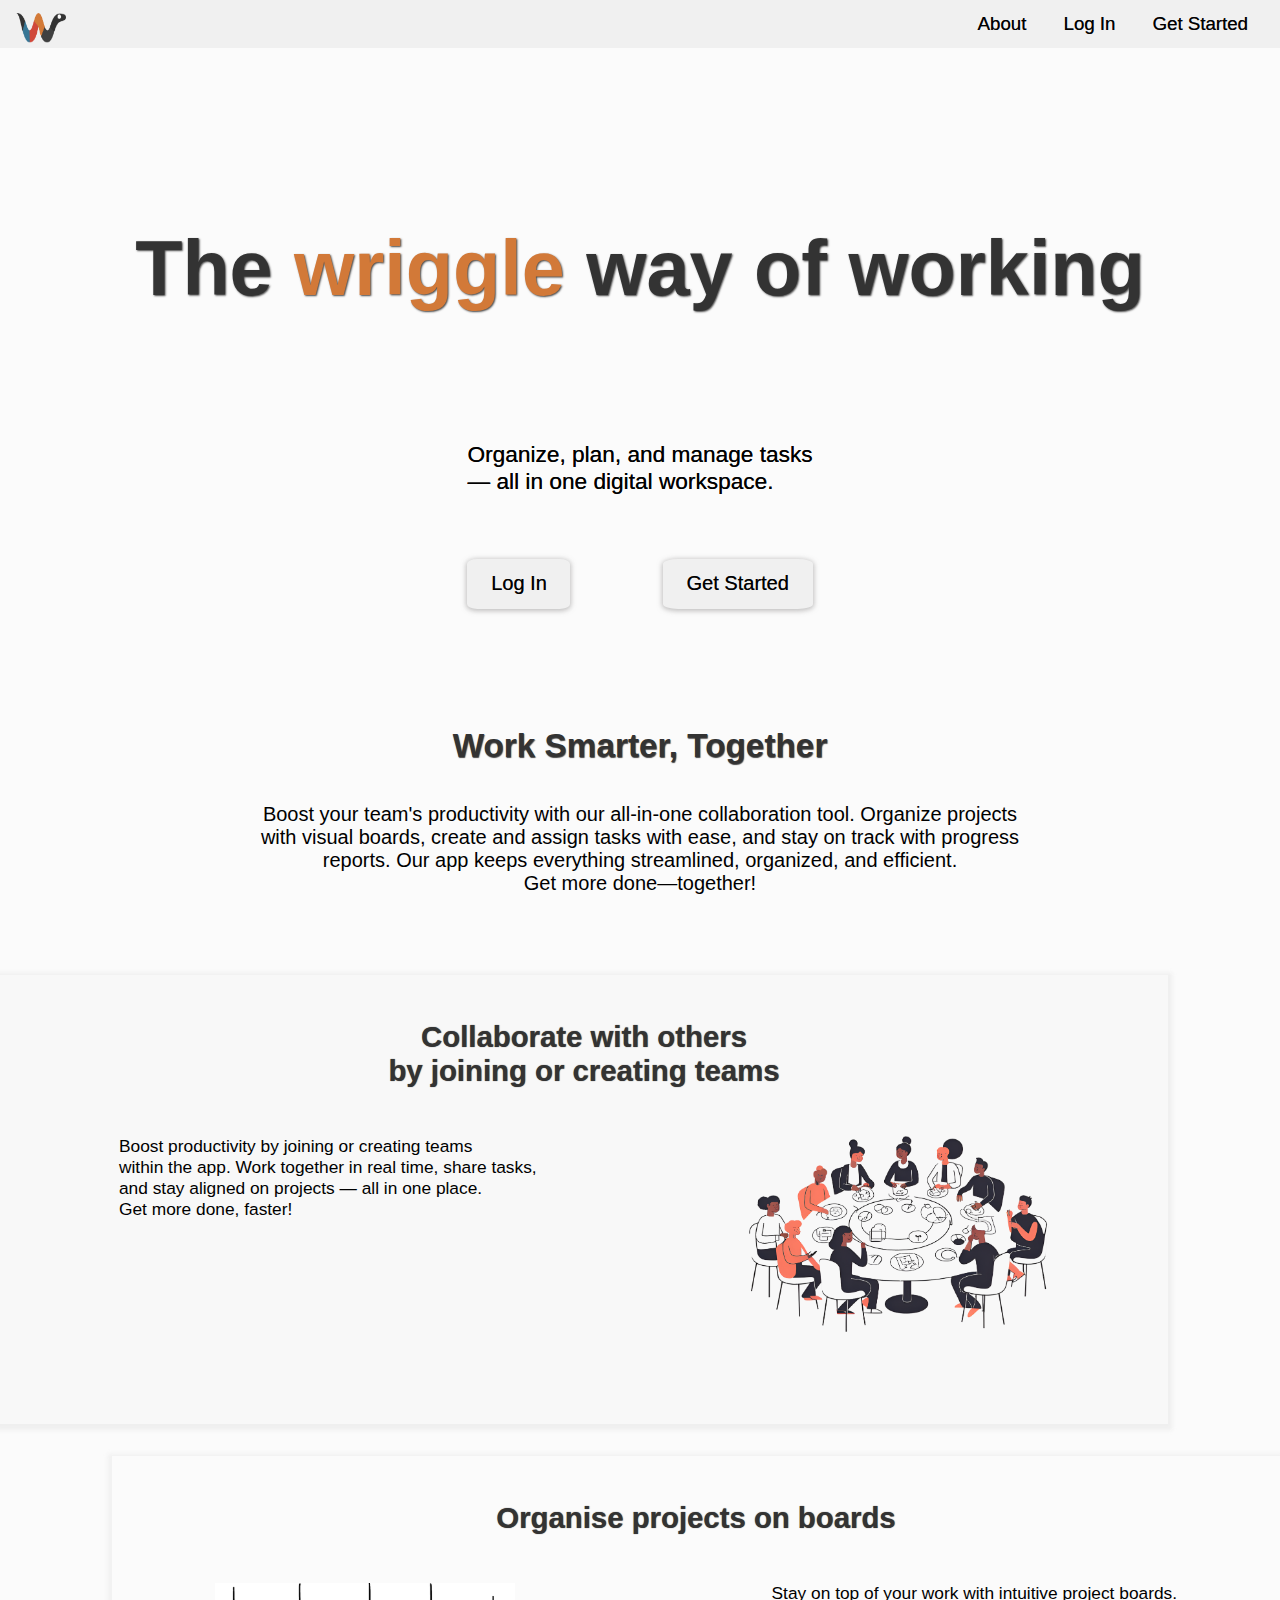
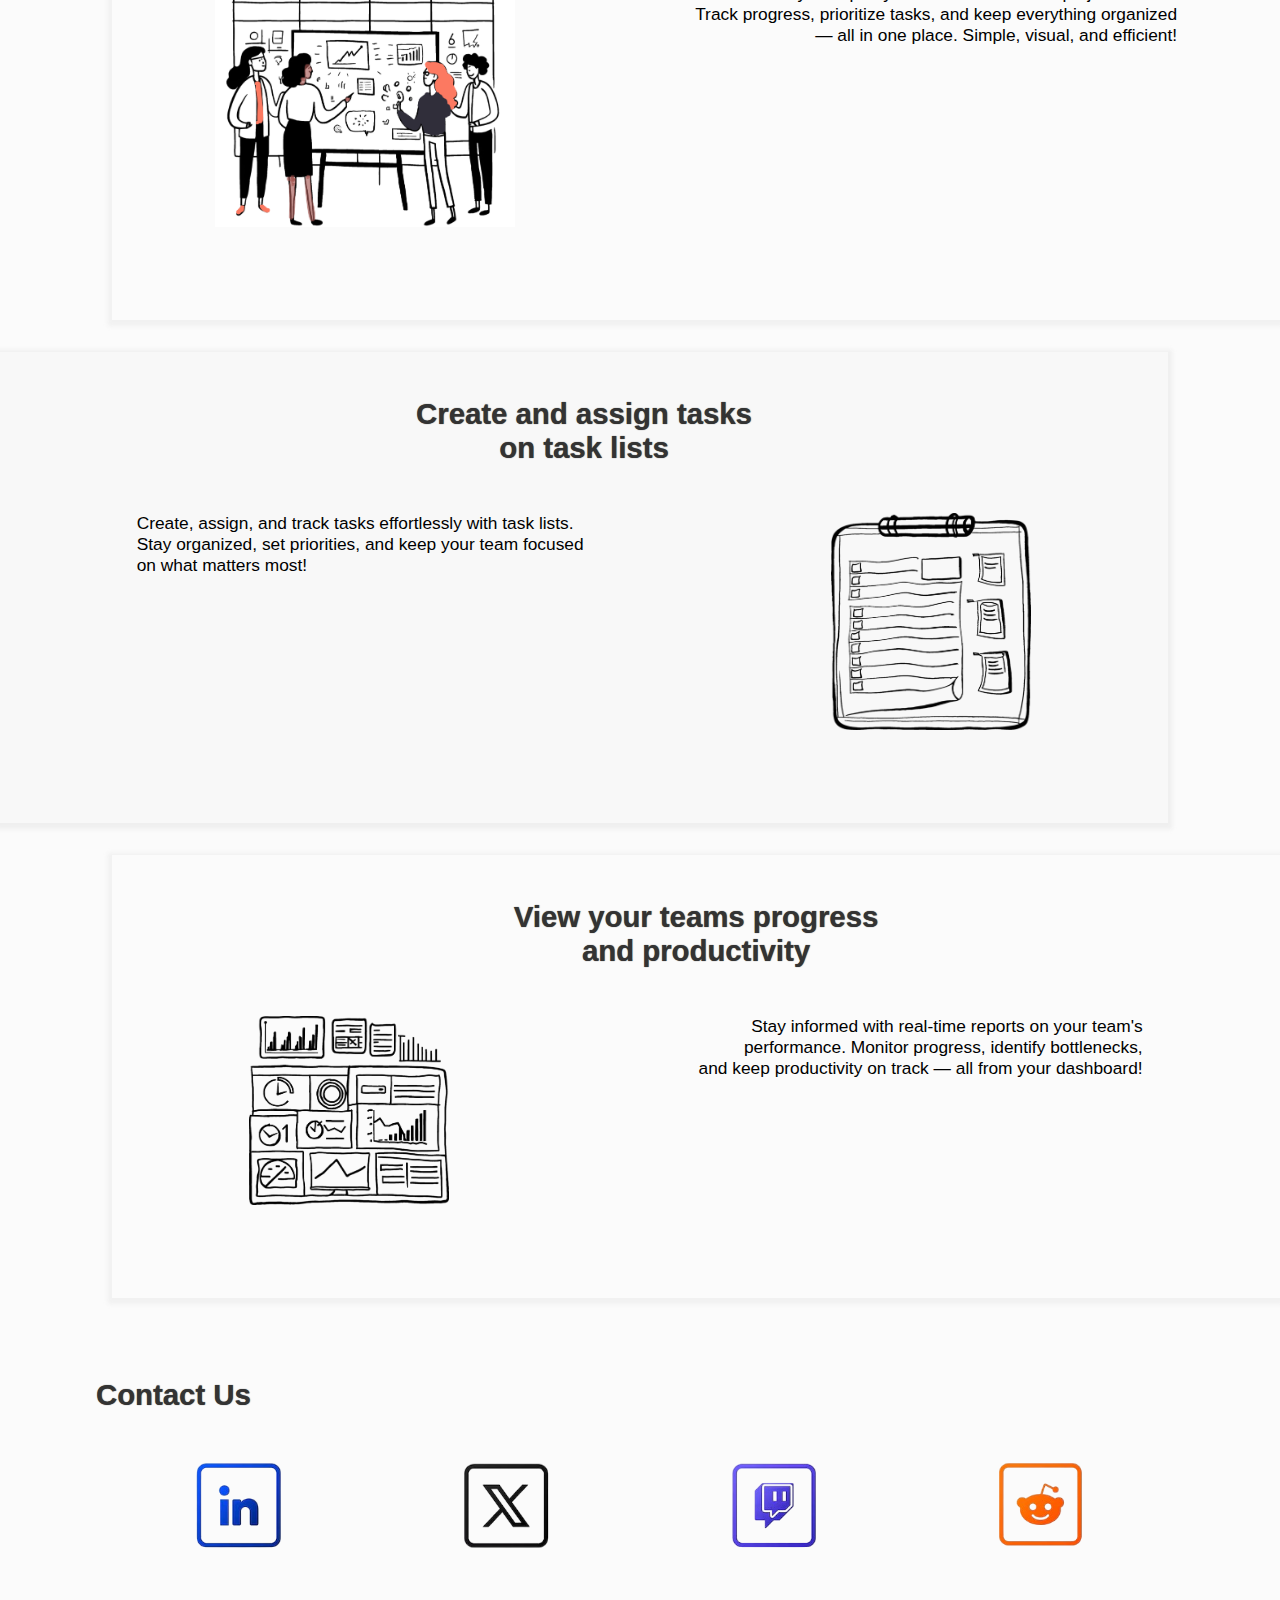
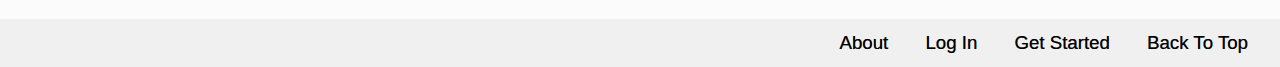
==== commit fa844a48: "Cleaned up code" ====
--- a/index.html
+++ b/index.html
@@ -39,9 +39,9 @@
         </section>
 
 
-        <section class="teams">
+        <section class="teams features left">
             <h3>Collaborate with others <br>by joining or creating teams</h3>
-            <section class="main features">
+            <section class="main-features">
                 <p class="description left">Boost productivity by joining or creating teams <br>within the app. 
                     Work together in real time, share tasks, <br>and stay aligned on projects 
                     — all in one place. <br> Get more done, faster!</p>
@@ -49,9 +49,9 @@
             </section>
         </section>
     
-        <section class="boards">
+        <section class="boards features right">
             <h3>Organise projects on boards</h3>
-            <section class="main features right">
+            <section class="main-features right">
                 <p class="description right">Stay on top of your work with intuitive project boards. <br>
                     Track progress, prioritize tasks, and keep everything organized <br>
                     — all in one place. Simple, visual, and efficient!</p>
@@ -59,22 +59,33 @@
             </section>
         </section>
     
-        <section class="tasks">
+        <section class="tasks features left">
             <h3>Create and assign tasks <br>on task lists</h3>
-            <section class="main features">
+            <section class="main-features">
                 <p class="description left">Create, assign, and track tasks effortlessly with task lists. <br> 
                     Stay organized, set priorities, and keep your team focused <br>on what matters most!</p>
                 <img class="features" width="200rem" src="resources/images/task-list.jpg">
             </section>
         </section>
     
-        <section class="dashboard">
+        <section class="dashboard features right">
             <h3>View your teams progress <br>and productivity</h3>
-            <section class="main features right">
+            <section class="main-features right">
                 <p class="description right">Stay informed with real-time reports on your team's <br>performance.  
                     Monitor progress, identify bottlenecks, <br>and keep productivity on track 
                     — all from your dashboard!</p>
                 <img class="features right" width="200rem" src="resources/images/team-dashboard.jpg">
+            </section>
+        </section>
+
+
+        <section class="contact">
+            <h3>Contact Us</h3>
+            <section class="contact-links">
+                <a href=""><img width="90rem" src="resources/images/linkedin-logo.png" alt="Wriggle's LinkedIn"></a>
+                <a href=""><img width="90rem" src="resources/images/twitter-logo.png" alt="Wriggle's Twitter"></a>
+                <a href=""><img width="90rem" src="resources/images/discord-logo.png" alt="Wriggle's Discord"></a>
+                <a href=""><img width="90rem" src="resources/images/reddit-logo.png" alt="Wriggle's Reddit"></a>
             </section>
         </section>
     </main>
--- a/css/styles.css
+++ b/css/styles.css
@@ -2,6 +2,12 @@
     margin: 0%;
 }
 
+:root {
+    --primary-background-colour: #fbfbfb;
+    --secondary-background-colour: #f6f6f6b4;
+    --tertiary-background-colour: #f0f0f0;
+}
+
 html {
     font-family: 'canva sans', arial, monospace;
 }
@@ -9,10 +15,11 @@
 body {
     display: flex;
     flex-direction: column;
+    background-color: var(--primary-background-colour);
 }
 
 header nav {
-    background-color: #f0f0f0;
+    background-color: var(--tertiary-background-colour);
     height: 3rem;
     display: flex;
     justify-content: space-between;
@@ -26,7 +33,7 @@
 a {
     color: black;
     text-decoration: none;
-    text-shadow: 0.1px 0.1px 0.5px #464646;
+    text-shadow: 0.1px 0.1px 0.1px #464646;
 }
 
 a:hover {
@@ -35,10 +42,11 @@
 
 
 footer nav {
-    background-color: #f0f0f0;
+    background-color: var(--tertiary-background-colour);
     height: 3rem;
     display: flex;
     justify-content: end;
+    margin-top: 3rem;
 }
 
 main{
@@ -48,17 +56,16 @@
 
 h1 {
     color: #333333;
-    font-size: 60pt;
+    font-size: 58pt;
     margin: 11rem auto 8rem;
     text-align: center;
-    text-shadow: 0.5px 0.5px 2px #464646;
+    text-shadow: 1px 1px 2px #464646;
 }
 
 strong::before {
     content: "wriggle";
     color: #d27938;
     animation: changeWord infinite 8s;
-    animation-delay: 2s;
 }
 
 @keyframes changeWord {
@@ -67,7 +74,7 @@
         color: #333333;
     }
     10% {
-        color: #f0f0f0;
+        color: var(--tertiary-background-colour);
     }
     20% {
         content: "efficient";
@@ -100,8 +107,9 @@
 
 
 section.opening {
-    font-size: 18pt;
+    font-size: 17pt;
     margin: 0 auto;
+    text-shadow: 0.1px 0.1px 0.1px #2c2c2c;
 }
 
 
@@ -112,14 +120,14 @@
 }
 
 .anchor-border {
-    font-size: 20pt;
+    font-size: 15pt;
     border-style: solid;
-    border-color: #f0f0f0;
-    border-radius: 30%;
+    border-color: var(--tertiary-background-colour);
+    border-radius: 10%;
     padding: 3% 6%;
 
-    background-color: #f0f0f0;
-    box-shadow: 0.5px 2px 5px 1px #a7a6a6b4;
+    background-color: var(--tertiary-background-colour);
+    box-shadow: 0px 1px 5px 1px #a7a6a6b4;
 }
 
 .anchor-border:hover {
@@ -130,13 +138,13 @@
 
 section h2 {
     color: #333333;
-    font-size: 30pt;
+    font-size: 25pt;
     text-shadow: 0.5px 0.5px 1px #464646;
     padding: 5%;
 }
 
 section.about {
-    font-size: 18pt;
+    font-size: 15pt;
     margin: 5rem auto;
     text-align: center;
     width: 60vw;
@@ -144,74 +152,67 @@
 
 h3 {
     color: #333333;
-    font-size: 25pt;
-    margin: 2rem;
+    font-size: 22pt;
+    margin: 2rem 5rem 3rem;
+    text-align: center;
 
     text-shadow: 0.2px 0.2px 1px #464646;
 }
 
-section.main.features {
+section.main-features {
     display: flex;
     justify-content: space-around;
 }
 
-section.main.features.right {
+section.main-features.right {
     flex-direction: row-reverse;
 }
 
 
-section.teams {
-    padding: 2%;
-    font-size: 15pt;
+img.features {
+    margin-bottom: 5rem;
+}
+
+section.features {
+    padding: 1%;
+    font-size: 13pt;
+}
+
+
+section.features.right {
+    text-align: right;
+    margin: 2rem 0 2rem 7rem;
+    
+    border-color: var(--primary-background-colour);
+    background-color: var(--primary-background-colour);
+    box-shadow: 0px 2px 4px 4px #ecececb4;
+}
+
+
+section.features.left {
     text-align: left;
-    margin-right: 5rem;
-    
-    border-style: solid;
-    border-color: #f6f6f6b4;
-    background-color: #f6f6f6b4;
-    box-shadow: 0px 2px 4px 4px #eaeaeab4;
-}
-
-
-section.boards {
-    padding: 2%;
-    font-size: 15pt;
-    text-align: right;
-    margin: 2rem 0 2rem 5rem;
-    
-    border-style: solid;
-    border-color: #ffffff;
-    background-color: #ffffff;
-    box-shadow: 0px 2px 4px 4px #ecececb4;
-}
-
-
-section.tasks {
-    padding: 2%;
-    font-size: 15pt;
+    margin-right: 7rem;
+    
+    border-color: var(--secondary-background-colour);
+    background-color: var(--secondary-background-colour);
+    box-shadow: 0cm 2px 4px 4px #eaeaeab4;
+}
+
+section.contact {
+    margin: 1rem;
+}
+
+section.contact h3 {
     text-align: left;
-    margin-right: 5rem;
-    
-    border-style: solid;
-    border-color: #f6f6f6b4;
-    background-color: #f6f6f6b4;
-    box-shadow: 1px 2px 4px 4px #eaeaeab4;
-}
-
-
-section.dashboard {
-    padding: 2%;
-    font-size: 15pt;
-    text-align: right;
-    margin: 2rem 0 2rem 5rem;
-
-    border-style: solid;
-    border-color: #ffffff;
-    box-shadow: 0px 2px 4px 4px #ecececb4;
-}
-
-
-@media screen and (min-width: 360px) and (max-width: 600px) {
+
+}
+
+section.contact-links {
+    display: flex;
+    justify-content: space-evenly;
+}
+
+@media screen and (min-width: 22rem) and (max-width: 37rem) {
     header nav {
         height: 2.5rem;
     }
@@ -267,74 +268,50 @@
         margin: 1rem auto;
     }
     
-    section.main.features {
+    
+    h3 {
+        font-size: 15pt;
+    }
+    
+    section.main-features {
+        display: flex;
         flex-direction: column;
-        min-width: 40rem;
-    }
-    
-    section.main.features.right {
+        justify-content: space-around;
+
+        text-align: center;
+    }
+    
+    section.main-features.right {
         flex-direction: column;
     }
-
-    h3 {
-        font-size: 16pt;
-        margin-top: 1rem;
-        margin-bottom: 0.2rem;
-    }
-
-    p.description.right {
-        margin: 1rem 0 1rem 3rem;
-        inline-size: 19rem;
+    
+    
+    section.features {
+        padding: 2%;
+        font-size: 15pt;
+    }
+    
+    
+    section.features.right {
+        margin: 1rem 1rem;
+    }
+    
+    
+    section.features.left {
+        margin: 1rem 1rem;
+    }
+
+    p.description {
         font-size: 10pt;
-    }
-    
-    p.description.left {
-        margin: 1rem 13rem 1rem 0;
-        font-size: 10pt;
+        margin-bottom: 2rem;
     }
     
     img.features {
-        width: 10rem;
-        height: 10rem;
-        margin-left: 8rem;
-    }
-
-    img.features.right {
-        margin-top: 1rem;
-        margin-left: 8rem;
-    }
-
-    section.teams {
-        margin: 1rem;
-        text-align: center;
-    }
-    
-    
-    section.boards {
-        margin: 1rem;
-        text-align: center;
-        
-    }
-    
-    
-    section.tasks {
-        margin: 1rem;
-        text-align: center;
-    }
-    
-    
-    section.dashboard {
-        margin: 1rem;
-        text-align: center;
-    }
-}
-
-@media screen and (min-width: 601px) and (max-width: 1020px) {
-
-    header nav {
-        height: 3rem;
-    }
-
+        width: 15rem;
+    }
+}
+
+@media screen and (min-width: 38rem) and (max-width: 64rem) {
     .nav {
         font-size: 12pt;
         margin: 0.8rem 0.5rem;
@@ -375,33 +352,22 @@
     
     
     section h2 {
-        font-size: 30pt;
+        font-size: 26pt;
     }
     
 
     section.about {
-        font-size: 13pt;
+        font-size: 14pt;
         margin: 2rem auto;
     }
 
     h3 {
-        color: #333333;
         font-size: 22pt;
-        margin-bottom: 2rem;
-
-        text-shadow: 0.2px 0.2px 1px #464646;
-    }
-
-    p.description.left {
+    }
+
+    p.description {
         margin: 1rem;
-        text-align: left;
-        font-size: 13pt;
-    }
-
-    p.description.right {
-        margin: 1rem;
-        text-align: right;
-        font-size: 13pt;
+        font-size: 14pt;
     }
     
     img.features {
@@ -409,28 +375,13 @@
     }
 
 
-    section.teams {
-        text-align: center;
-        margin: 1rem ;
-    }
-    
-    
-    section.boards {
-        text-align: center;
-        margin: 1rem;
-        
-    }
-    
-    
-    section.tasks {
-        text-align: center;
-        margin: 1rem;
-    }
-    
-    
-    section.dashboard {
-        text-align: center;
-        margin: 1rem;
+    section.features.right {
+        margin: 1rem 1rem;
+    }
+    
+    
+    section.features.left {
+        margin: 1rem 1rem;
     }
 
 }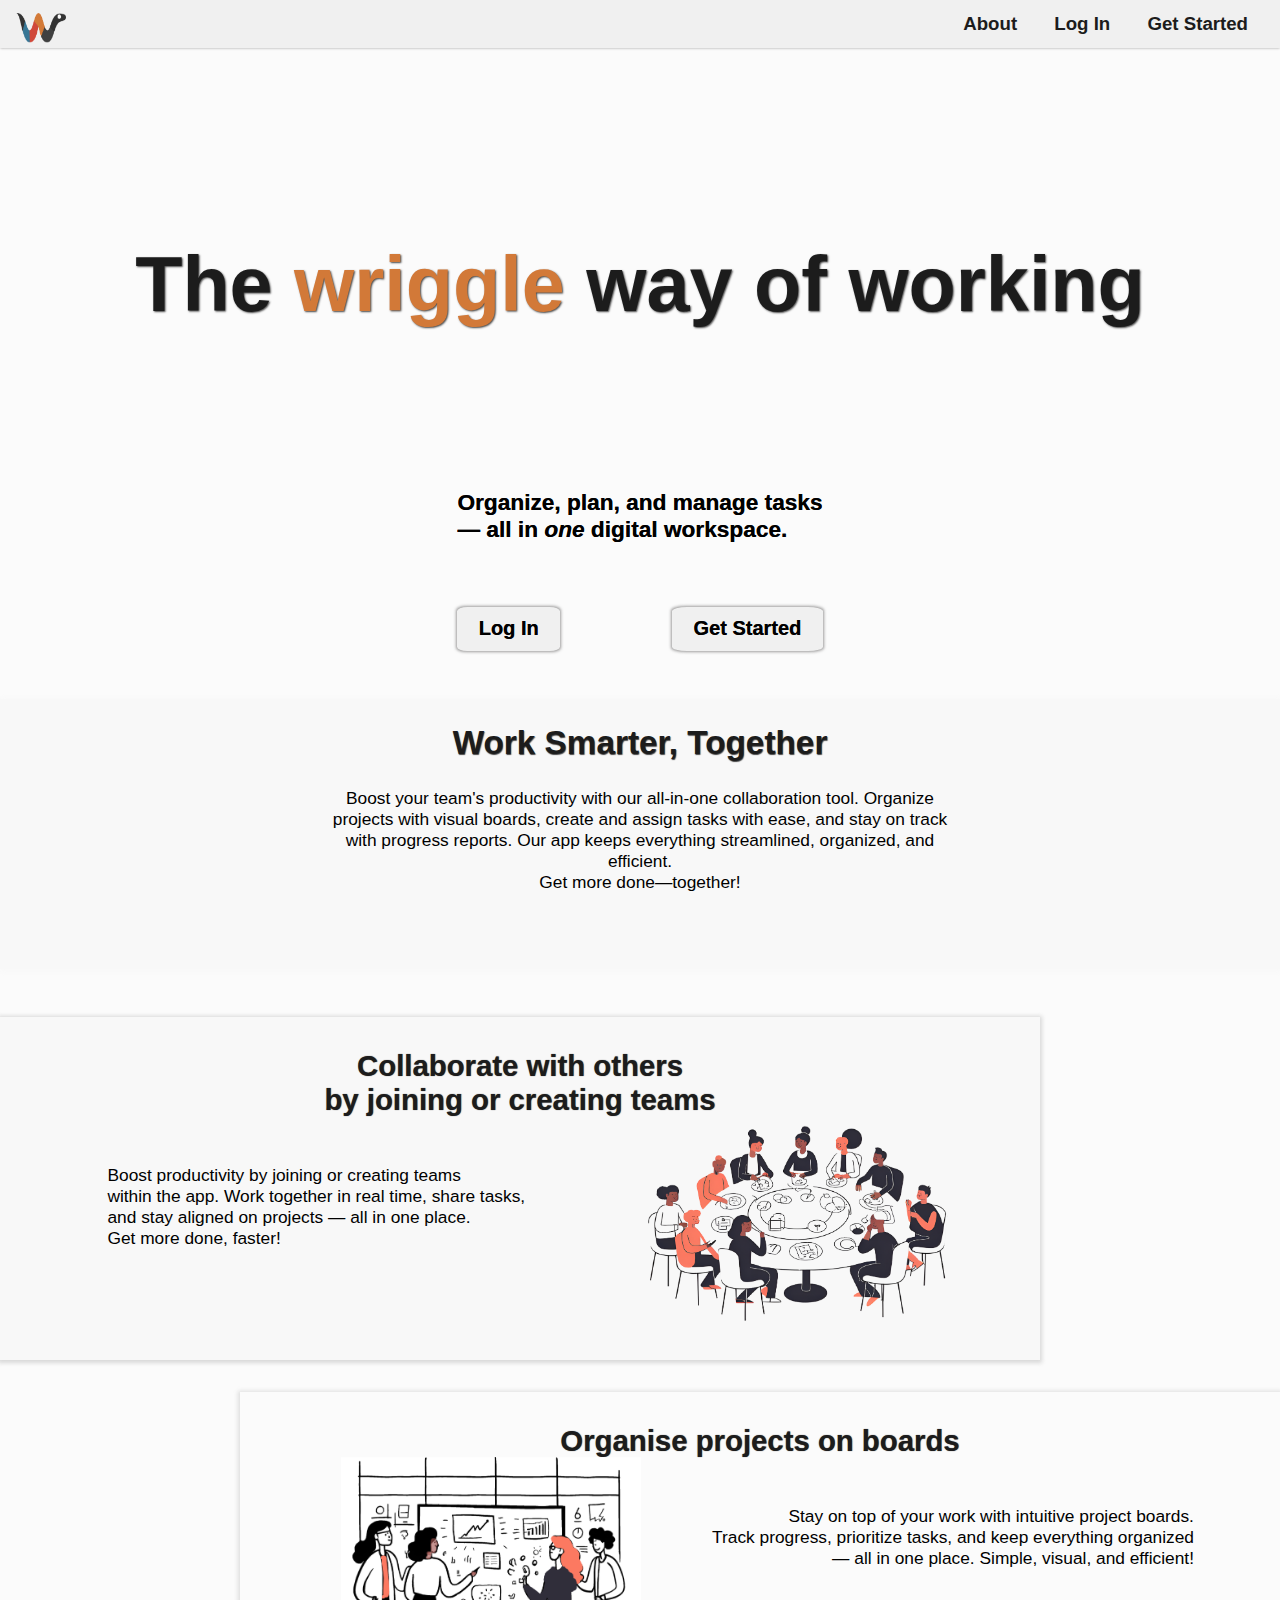
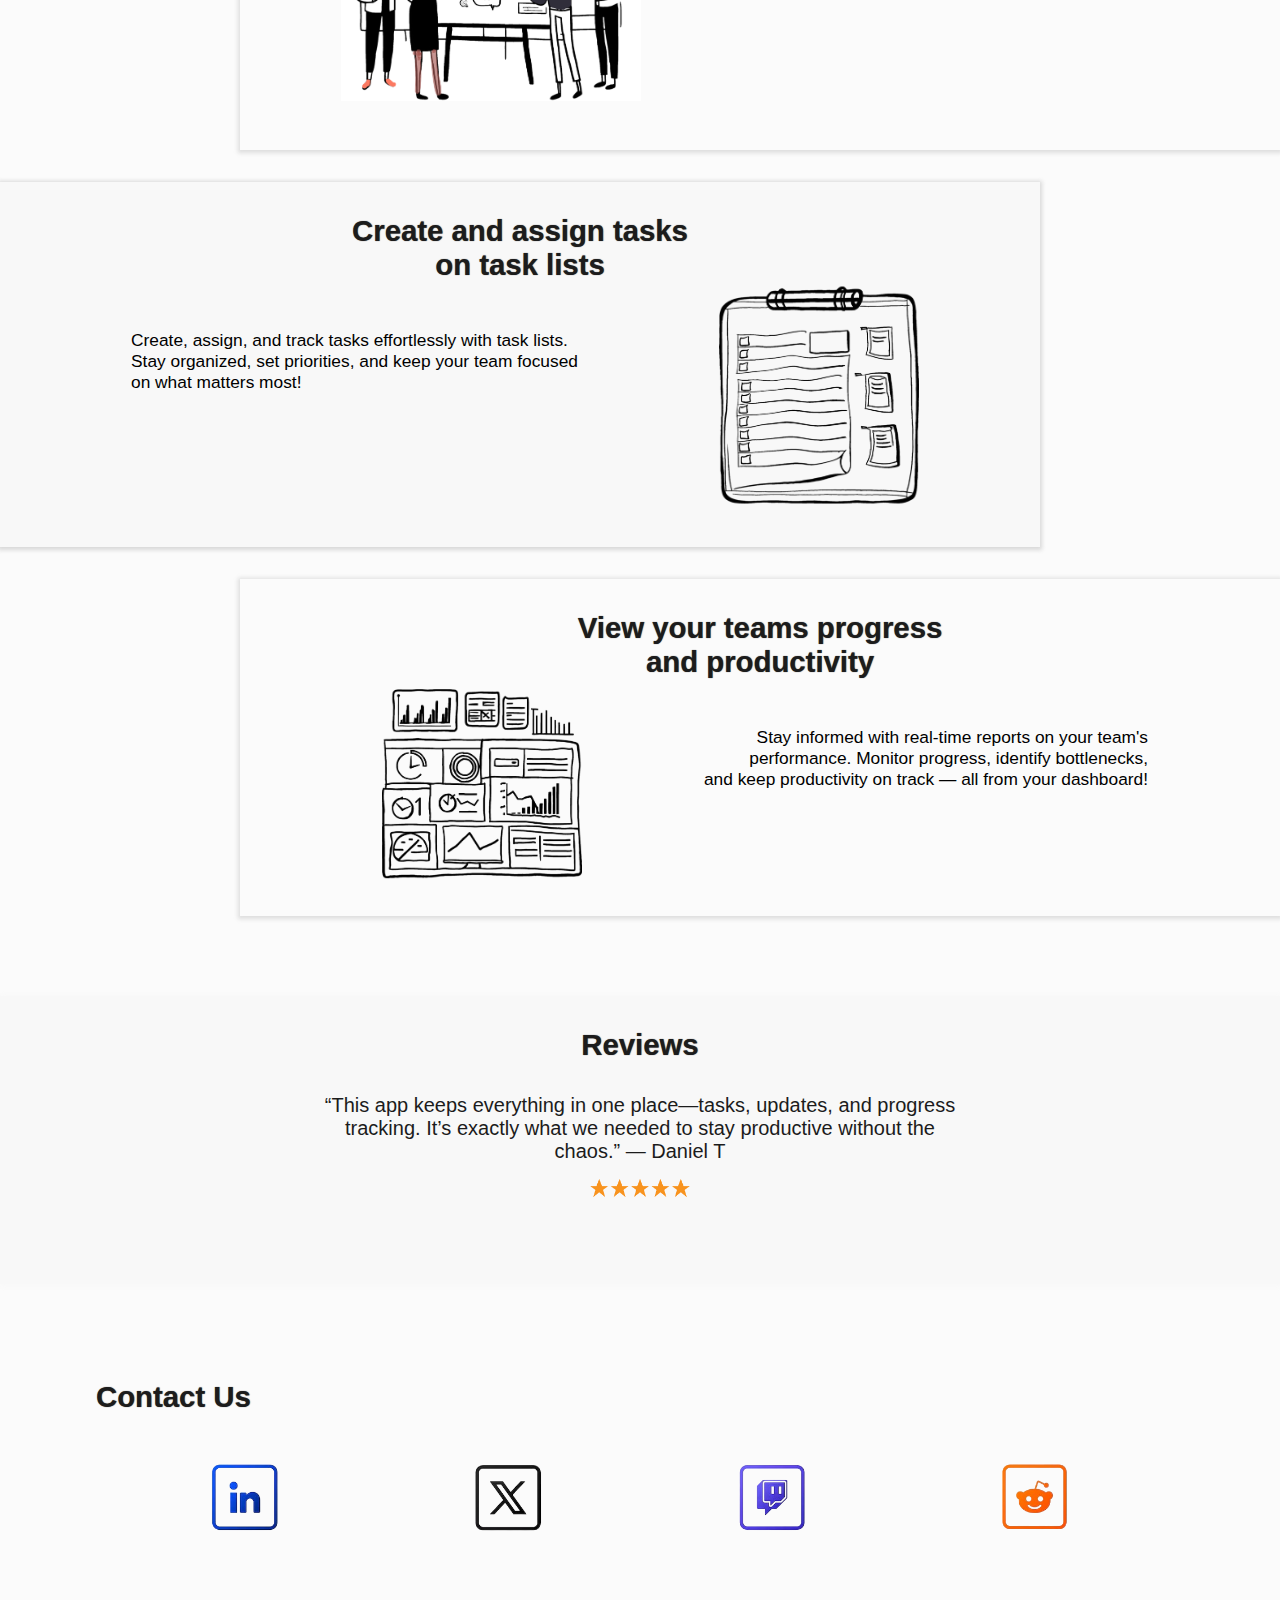
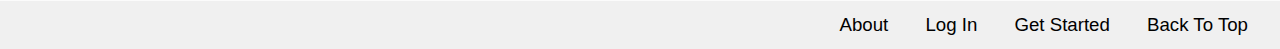
==== commit 6601aa78: "Added reviews" ====
--- a/index.html
+++ b/index.html
@@ -24,7 +24,7 @@
         
         <section class="opening">
             <p>Organize, plan, and manage tasks</p>
-            <p>— all in one digital workspace.</p>
+            <p>— all in <em>one</em> digital workspace.</p>
             <section class="main anchors">
                 <a class="anchor-border" href="#log-in">Log In</a>
                 <a class="anchor-border" href="#sign-up">Get Started</a>
@@ -78,14 +78,19 @@
             </section>
         </section>
 
+        <section class="reviews">
+            <h3 class="reviews">Reviews</h3>
+            <p class="reviews"></p>
+            <img width="100rem" src="resources/images/five-star-rating.png" alt="Wriggle's 5-star rating">
+        </section>
 
         <section class="contact">
             <h3>Contact Us</h3>
             <section class="contact-links">
-                <a href=""><img width="90rem" src="resources/images/linkedin-logo.png" alt="Wriggle's LinkedIn"></a>
-                <a href=""><img width="90rem" src="resources/images/twitter-logo.png" alt="Wriggle's Twitter"></a>
-                <a href=""><img width="90rem" src="resources/images/discord-logo.png" alt="Wriggle's Discord"></a>
-                <a href=""><img width="90rem" src="resources/images/reddit-logo.png" alt="Wriggle's Reddit"></a>
+                <a href=""><img width="70rem" src="resources/images/linkedin-logo.png" alt="Wriggle's LinkedIn"></a>
+                <a href=""><img width="70rem" src="resources/images/twitter-logo.png" alt="Wriggle's Twitter"></a>
+                <a href=""><img width="70rem" src="resources/images/discord-logo.png" alt="Wriggle's Discord"></a>
+                <a href=""><img width="70rem" src="resources/images/reddit-logo.png" alt="Wriggle's Reddit"></a>
             </section>
         </section>
     </main>
--- a/css/styles.css
+++ b/css/styles.css
@@ -6,6 +6,7 @@
     --primary-background-colour: #fbfbfb;
     --secondary-background-colour: #f6f6f6b4;
     --tertiary-background-colour: #f0f0f0;
+    --font-colour: #1c1c1c;
 }
 
 html {
@@ -20,9 +21,24 @@
 
 header nav {
     background-color: var(--tertiary-background-colour);
+    box-shadow: 0px 0px 3px 0.1px #6c6b6b;
     height: 3rem;
     display: flex;
     justify-content: space-between;
+}
+
+
+.header.anchor {
+    color: var(--font-colour);
+    font-weight: bold;
+}
+
+.header.anchor:hover {
+    text-shadow: none;
+
+    border-style: solid;
+    border-color: #d27938;
+    padding: 0.5rem;
 }
 
 .nav {
@@ -33,7 +49,6 @@
 a {
     color: black;
     text-decoration: none;
-    text-shadow: 0.1px 0.1px 0.1px #464646;
 }
 
 a:hover {
@@ -55,9 +70,9 @@
 }
 
 h1 {
-    color: #333333;
+    color: var(--font-colour);
     font-size: 58pt;
-    margin: 11rem auto 8rem;
+    margin: 12rem auto 10rem;
     text-align: center;
     text-shadow: 1px 1px 2px #464646;
 }
@@ -65,13 +80,13 @@
 strong::before {
     content: "wriggle";
     color: #d27938;
-    animation: changeWord infinite 8s;
+    animation: changeWord 8s;
 }
 
 @keyframes changeWord {
     0% {
         content: "adaptable";
-        color: #333333;
+        color: var(--font-colour);
     }
     10% {
         color: var(--tertiary-background-colour);
@@ -108,6 +123,7 @@
 
 section.opening {
     font-size: 17pt;
+    font-weight: bold;
     margin: 0 auto;
     text-shadow: 0.1px 0.1px 0.1px #2c2c2c;
 }
@@ -121,13 +137,13 @@
 
 .anchor-border {
     font-size: 15pt;
+    
+    padding: 2% 5%;
     border-style: solid;
+    border-radius: 10%;
     border-color: var(--tertiary-background-colour);
-    border-radius: 10%;
-    padding: 3% 6%;
-
     background-color: var(--tertiary-background-colour);
-    box-shadow: 0px 1px 5px 1px #a7a6a6b4;
+    box-shadow: 0px 0px 3px 0.1px #6c6b6ba8;
 }
 
 .anchor-border:hover {
@@ -137,66 +153,122 @@
 }
 
 section h2 {
-    color: #333333;
+    color: var(--font-colour);
     font-size: 25pt;
     text-shadow: 0.5px 0.5px 1px #464646;
-    padding: 5%;
+    padding: 2%;
 }
 
 section.about {
-    font-size: 15pt;
-    margin: 5rem auto;
+    font-size: 13pt;
     text-align: center;
-    width: 60vw;
+    
+    width: 100vw;
+    height: 30vh;
+    margin: 3rem auto;
+    box-shadow: 1px 1px 5px 1px var(--secondary-background-colour);
+    background-color: var(--secondary-background-colour);
+}
+
+section.about p {
+    width: 50vw;
+    margin: 0 auto;
 }
 
 h3 {
-    color: #333333;
+    color: var(--font-colour);
     font-size: 22pt;
+    text-align: center;
+    text-shadow: 0.2px 0.2px 1px #464646;
+    
     margin: 2rem 5rem 3rem;
-    text-align: center;
-
-    text-shadow: 0.2px 0.2px 1px #464646;
 }
 
 section.main-features {
     display: flex;
-    justify-content: space-around;
+    justify-content: space-evenly;
+}
+
+section.features {
+    font-size: 13pt;
+    height: auto;
 }
 
 section.main-features.right {
     flex-direction: row-reverse;
 }
 
-
 img.features {
-    margin-bottom: 5rem;
-}
-
-section.features {
-    padding: 1%;
-    font-size: 13pt;
-}
-
+    transform: translate(5%, -20%);
+}
+
+section.features:hover {
+    transform: translateY(-5%);
+}
 
 section.features.right {
     text-align: right;
-    margin: 2rem 0 2rem 7rem;
+    margin: 2rem 0 2rem 15rem;
     
     border-color: var(--primary-background-colour);
     background-color: var(--primary-background-colour);
-    box-shadow: 0px 2px 4px 4px #ecececb4;
+    box-shadow: 0px 1px 4px 2px #d1d1d1b4;
 }
 
 
 section.features.left {
     text-align: left;
-    margin-right: 7rem;
+    margin-right: 15rem;
     
     border-color: var(--secondary-background-colour);
     background-color: var(--secondary-background-colour);
-    box-shadow: 0cm 2px 4px 4px #eaeaeab4;
-}
+    box-shadow: 0cm 1px 4px 2px #c7c7c7a8;
+}
+
+section.reviews {
+    height: 32vh;
+    display: flex;
+    flex-direction: column;
+    margin: 3rem 0;
+
+    box-shadow: 1px 1px 5px 1px var(--secondary-background-colour);
+    background-color: var(--secondary-background-colour);
+}
+
+h3.reviews {
+    margin: 2rem 1rem;
+}
+
+p.reviews {
+    font-size: 15pt;
+    text-align: center;
+    margin: 0 auto;
+    width: 50vw;
+}
+
+section.reviews img {
+    margin: 0 auto;
+}
+
+p.reviews::before {
+    content: "\“This app keeps everything in one place—tasks, updates, and progress tracking. It’s exactly what we needed to stay productive without the chaos.\” — Daniel T";
+    color: var(--font-colour);
+    animation: shuffleReviews infinite 30s;
+}
+
+@keyframes shuffleReviews {
+    0% {
+        content: "\"This app has completely transformed how our team collaborates. The task lists keep us organized, and the progress reports help us stay on track. Highly recommend!\" — Sarah M";
+    }
+    30% {
+        content: "\"I love how intuitive this app is! The project boards make organizing work a breeze, and assigning tasks is effortless. It’s the perfect productivity tool.\” — Jason R";
+    }
+    60% {
+        content: "\"As a fully remote team, this app has been a lifesaver. It keeps everyone aligned, and the dashboard gives great insights into our productivity.\" — Emma L";
+    }
+
+}
+
 
 section.contact {
     margin: 1rem;
@@ -211,6 +283,7 @@
     display: flex;
     justify-content: space-evenly;
 }
+
 
 @media screen and (min-width: 22rem) and (max-width: 37rem) {
     header nav {
@@ -303,11 +376,15 @@
 
     p.description {
         font-size: 10pt;
-        margin-bottom: 2rem;
     }
     
     img.features {
-        width: 15rem;
+        margin: 4rem auto 1rem;
+        width: 12rem;
+    }
+
+    p.reviews {
+        font-size: 10pt;
     }
 }
 
@@ -347,27 +424,31 @@
         font-size: 15pt;
         border-style: solid;
         border-radius: 20%;
-        padding: 5% 5%;
+        padding: 3% 5%;
     }
     
     
     section h2 {
-        font-size: 26pt;
+        font-size: 20pt;
     }
     
 
     section.about {
-        font-size: 14pt;
+        font-size: 13pt;
         margin: 2rem auto;
     }
 
+    section.about p {
+        width: 65vw;
+    }
+
     h3 {
-        font-size: 22pt;
+        font-size: 18pt;
     }
 
     p.description {
         margin: 1rem;
-        font-size: 14pt;
+        font-size: 13pt;
     }
     
     img.features {
@@ -384,4 +465,7 @@
         margin: 1rem 1rem;
     }
 
+    p.reviews {
+        font-size: 13pt;
+    }
 }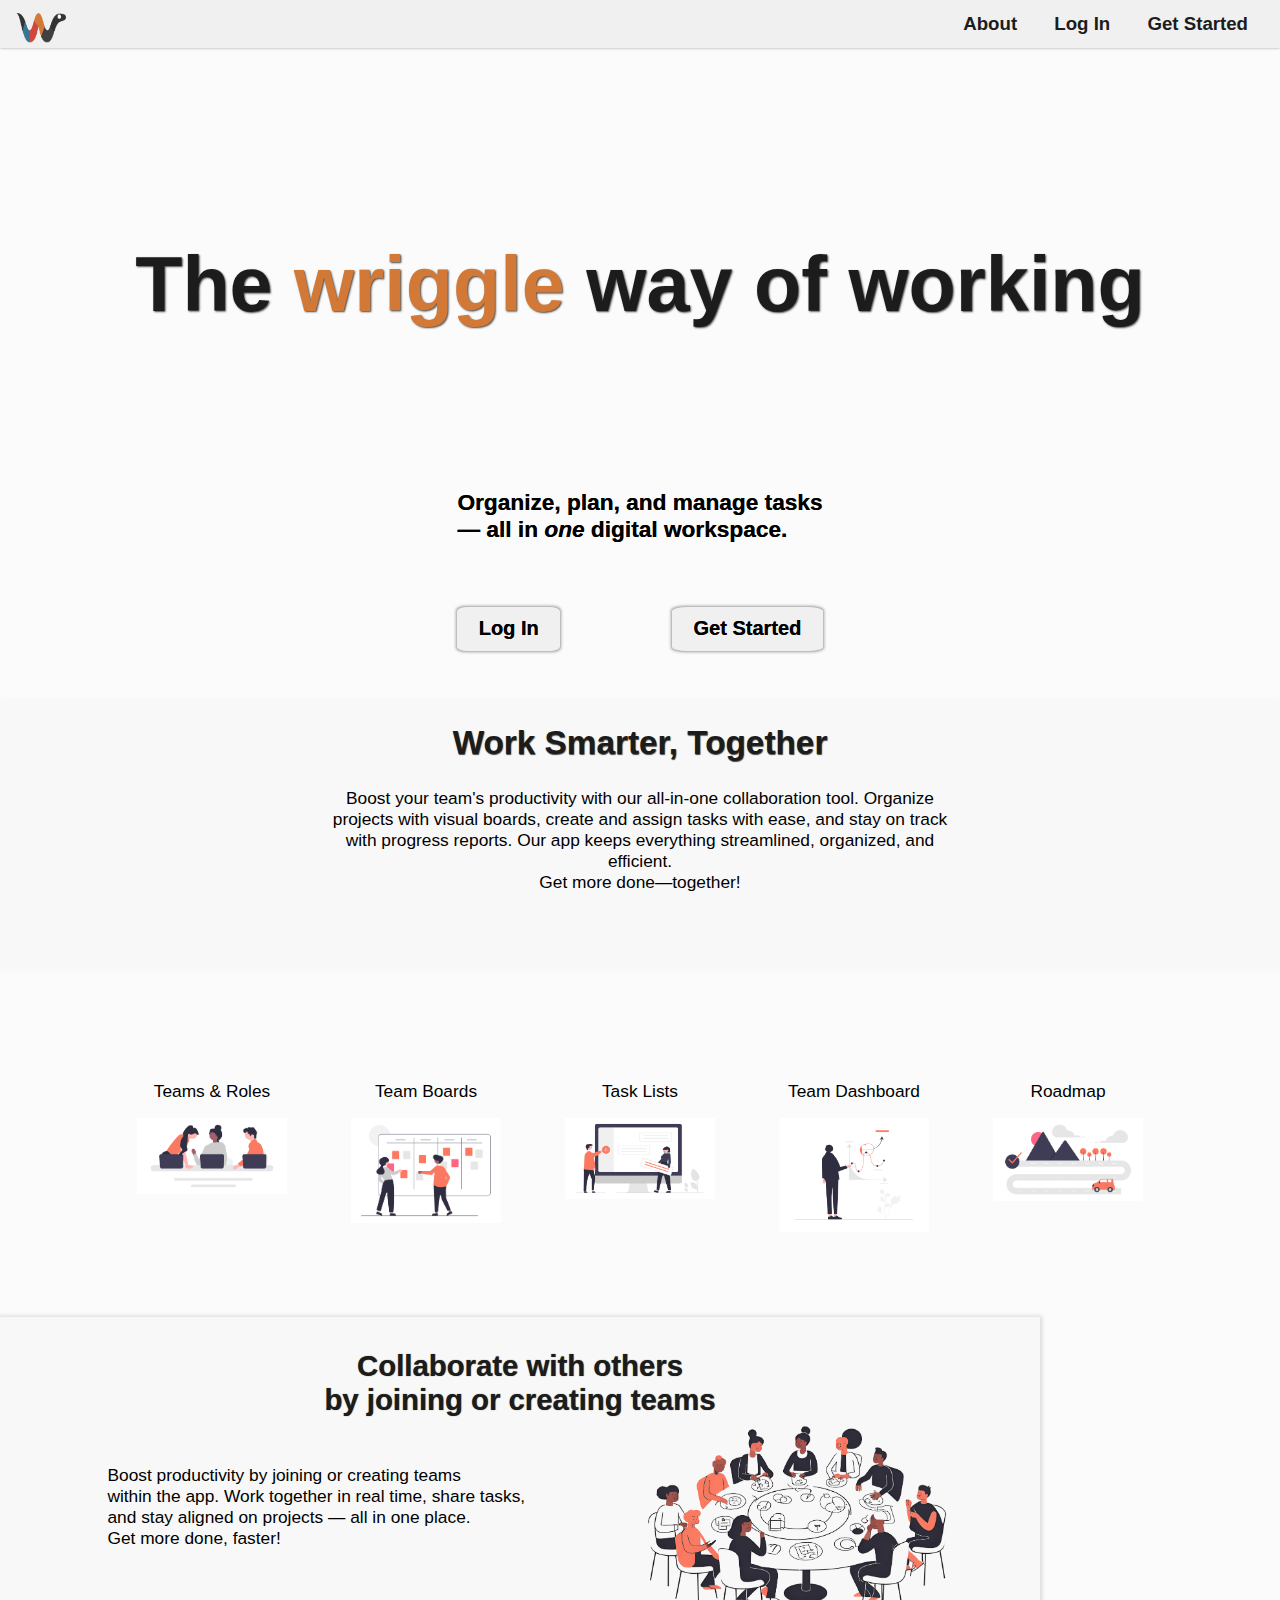
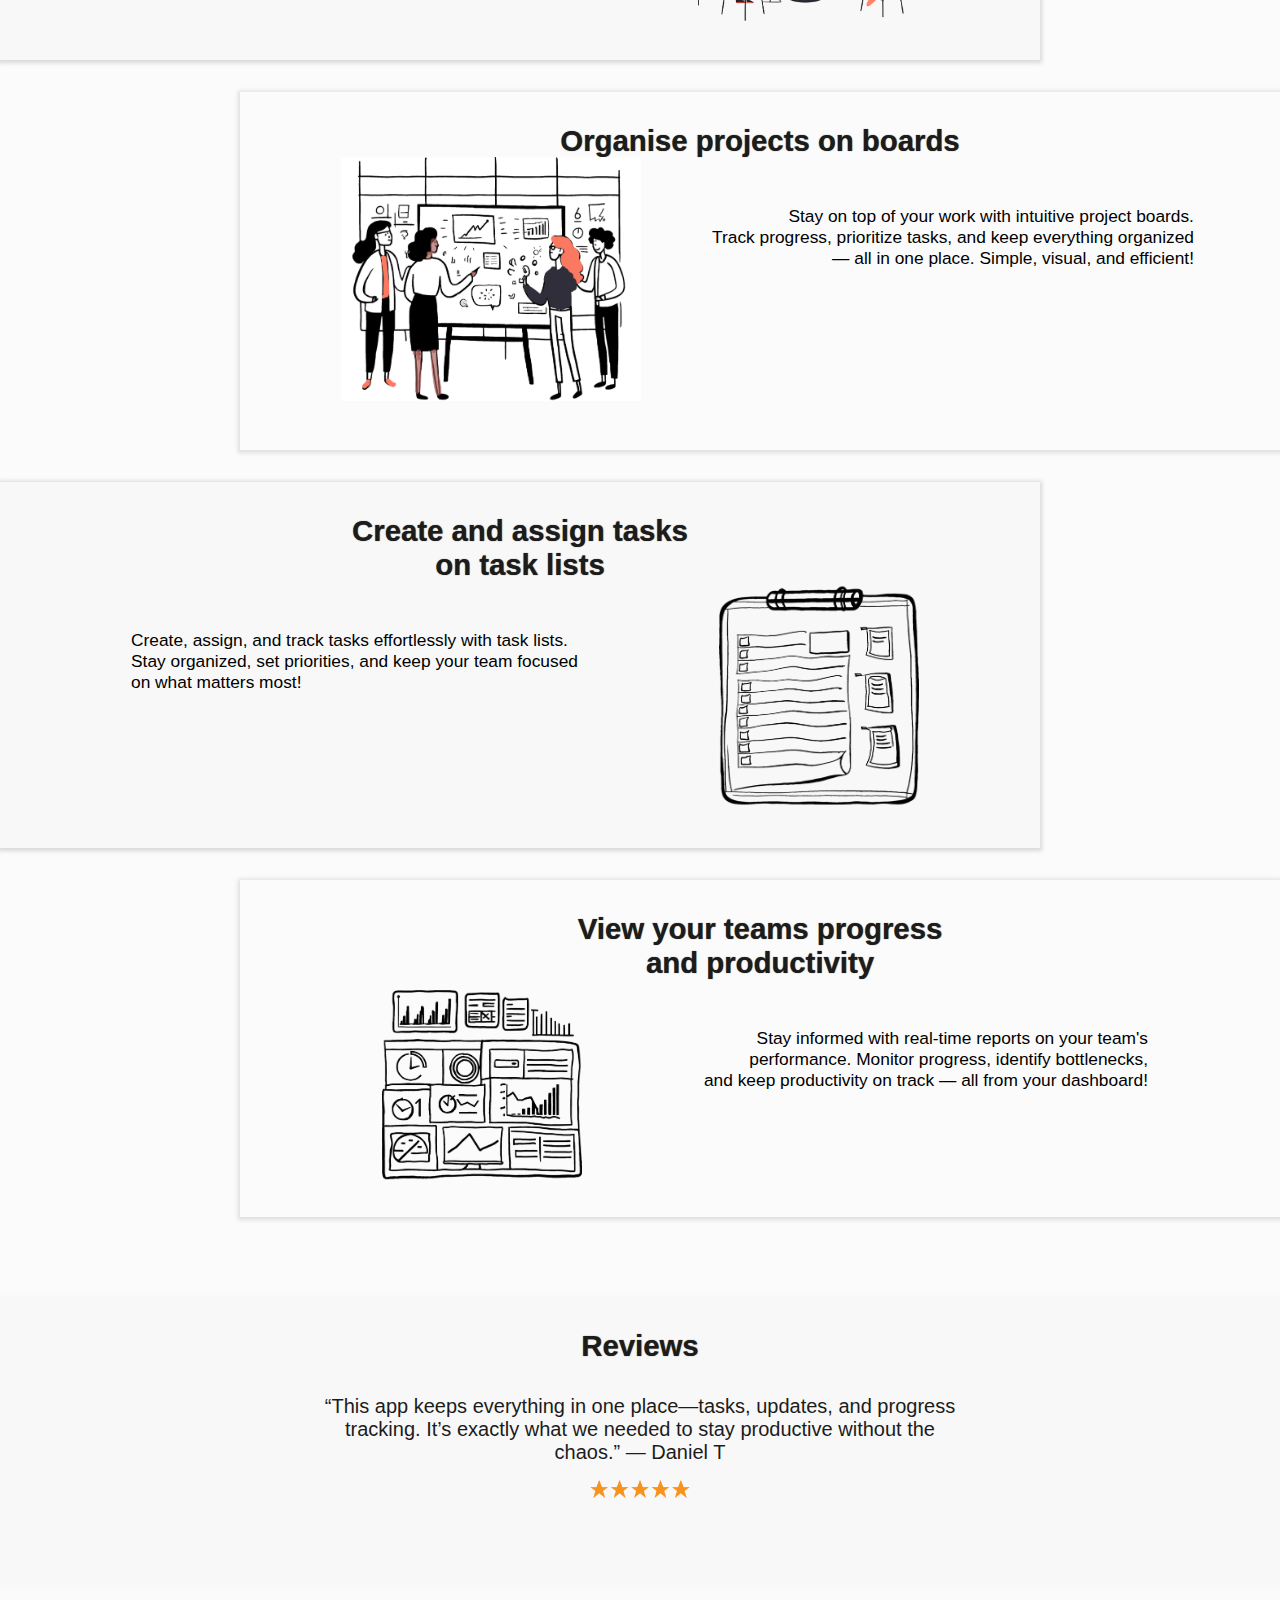
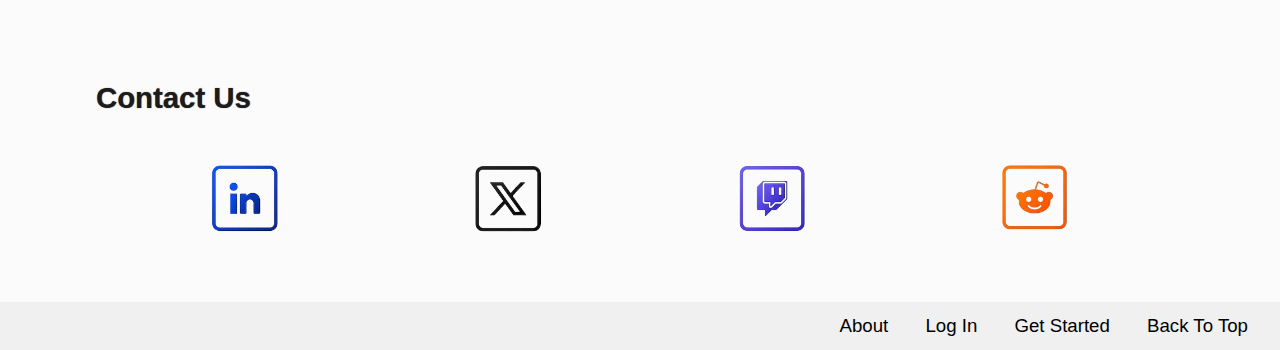
==== commit 51f2659d: "Added feature list" ====
--- a/index.html
+++ b/index.html
@@ -36,6 +36,30 @@
             <h2>Work Smarter, Together</h2>
             <p>Boost your team's productivity with our all-in-one collaboration tool. Organize projects with visual boards, create and assign tasks with ease, and stay on track with progress reports. Our app keeps everything streamlined, organized, and efficient. <br>
                 Get more done—together!</p>
+        </section>
+
+
+        <section class="feature-list">
+            <section class="feature">
+                <p>Teams & Roles</p>
+                <img class="feature" width= "150rem" src="resources/images/team-feature.png" >
+            </section>
+            <section class="feature">
+                <p>Team Boards</p>
+                <img class="feature" width= "150rem" src="resources/images/board-feature.png" >
+            </section>
+            <section class="feature">
+                <p>Task Lists</p>
+                <img class="feature" width= "150rem" src="resources/images/task-list-feature.png" >
+            </section>
+            <section class="feature">
+                <p>Team Dashboard</p>
+                <img class="feature" width= "150rem" src="resources/images/dashboard-feature.png" >
+            </section>
+            <section class="feature">
+                <p>Roadmap</p>
+                <img class="feature" width= "150rem" src="resources/images/roadmap-feature.png" >
+            </section>
         </section>
 
 
--- a/css/styles.css
+++ b/css/styles.css
@@ -175,6 +175,22 @@
     margin: 0 auto;
 }
 
+
+section.feature-list {
+    display: flex;
+    flex-flow: wrap;
+    justify-content: center;
+    margin: 3rem 3rem;
+
+
+}
+
+.feature {
+    font-size: 13pt;
+    text-align: center;
+    margin: 1rem ;
+}
+
 h3 {
     color: var(--font-colour);
     font-size: 22pt;
@@ -306,19 +322,20 @@
 
     h1 {
         font-size: 30pt;
+        margin: 10rem auto;
     }
     
 
     section.opening {
         font-size: 12pt;
-        margin: 3rem auto;      
+        margin: 2rem auto;      
     }
     
     
     section.main.anchors {
         display: flex;
         flex-direction: column;
-        margin: 2rem auto;
+        margin: 2rem auto 0;
         height: 10vh;
     }
     
@@ -338,9 +355,22 @@
 
     section.about {
         font-size: 11pt;
-        margin: 1rem auto;
-    }
-    
+        margin: 4rem auto;
+    }
+
+    section.feature-list {
+        margin: 0.5rem 1rem;      
+    }
+    
+    .feature {
+        font-size: 11pt;
+        margin: 0.5rem;
+    }
+    
+    img.feature {
+        width: 6rem;
+    }
+
     
     h3 {
         font-size: 15pt;
